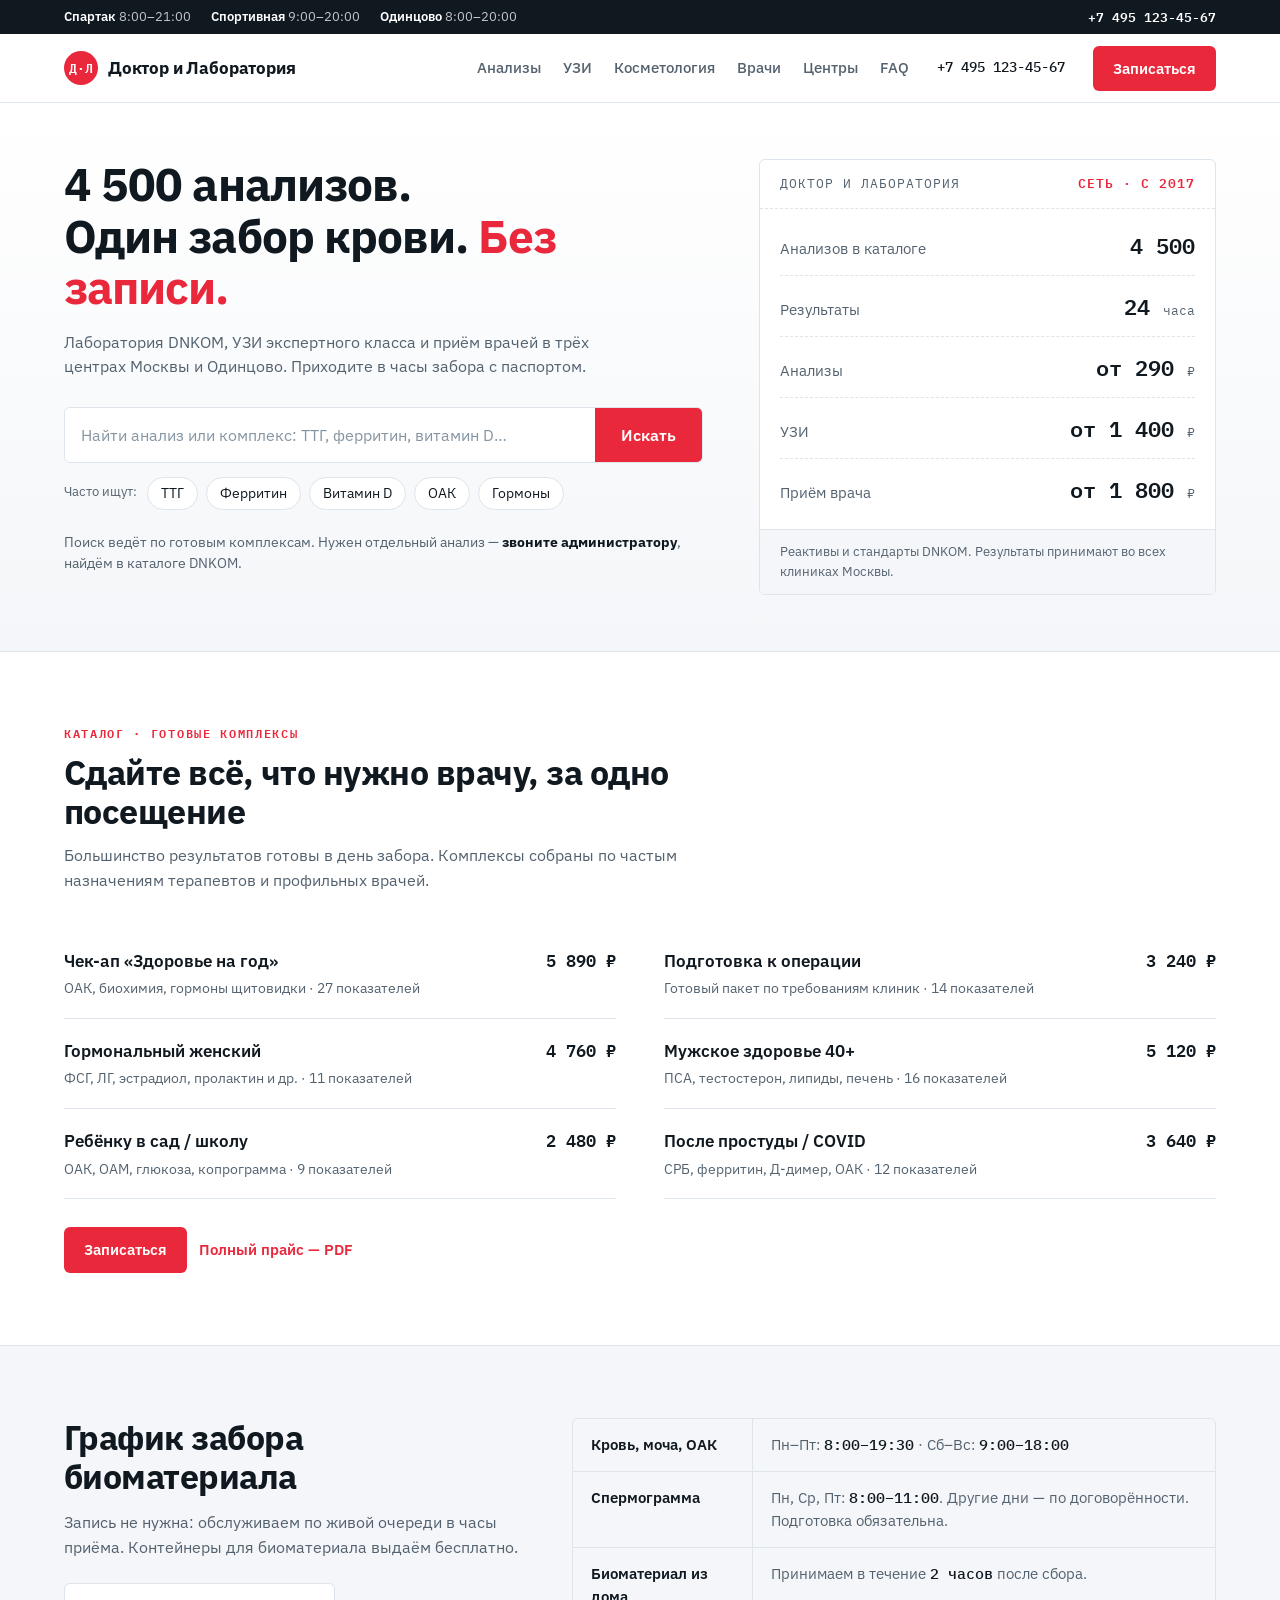
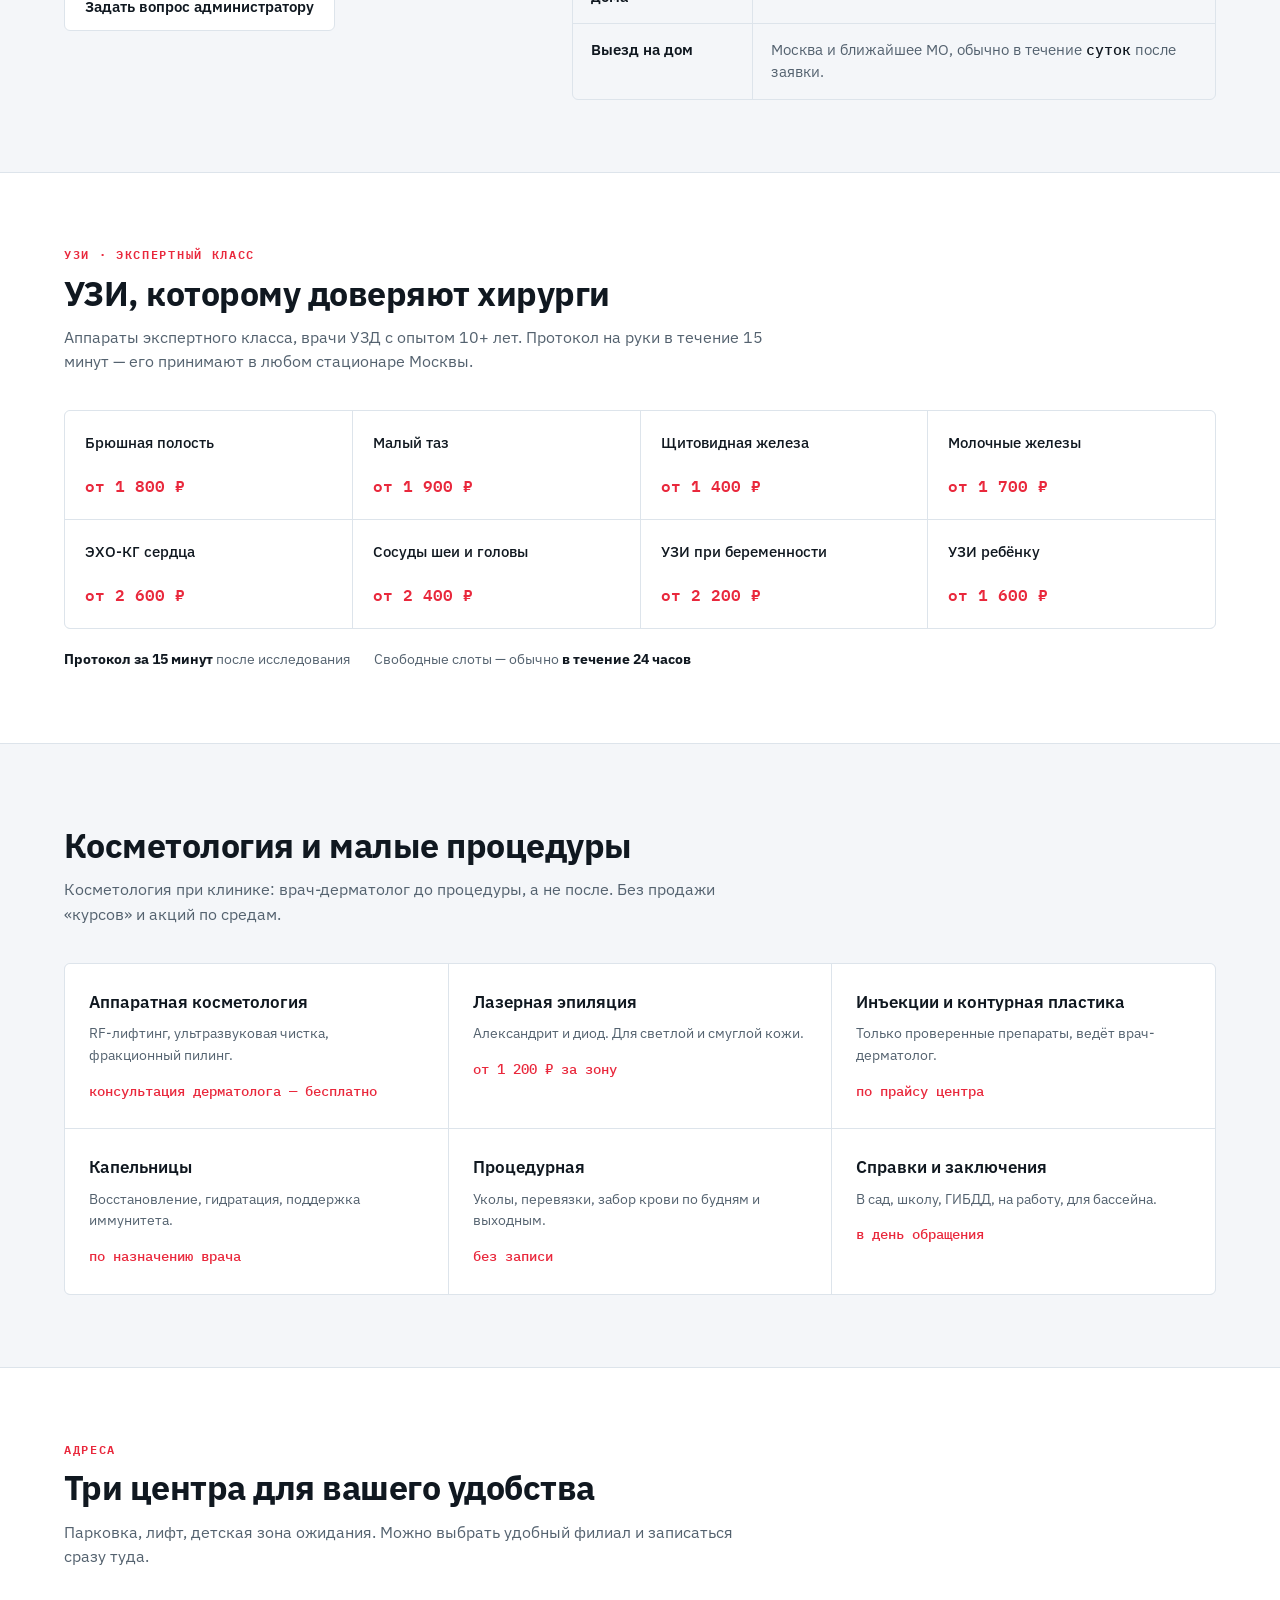
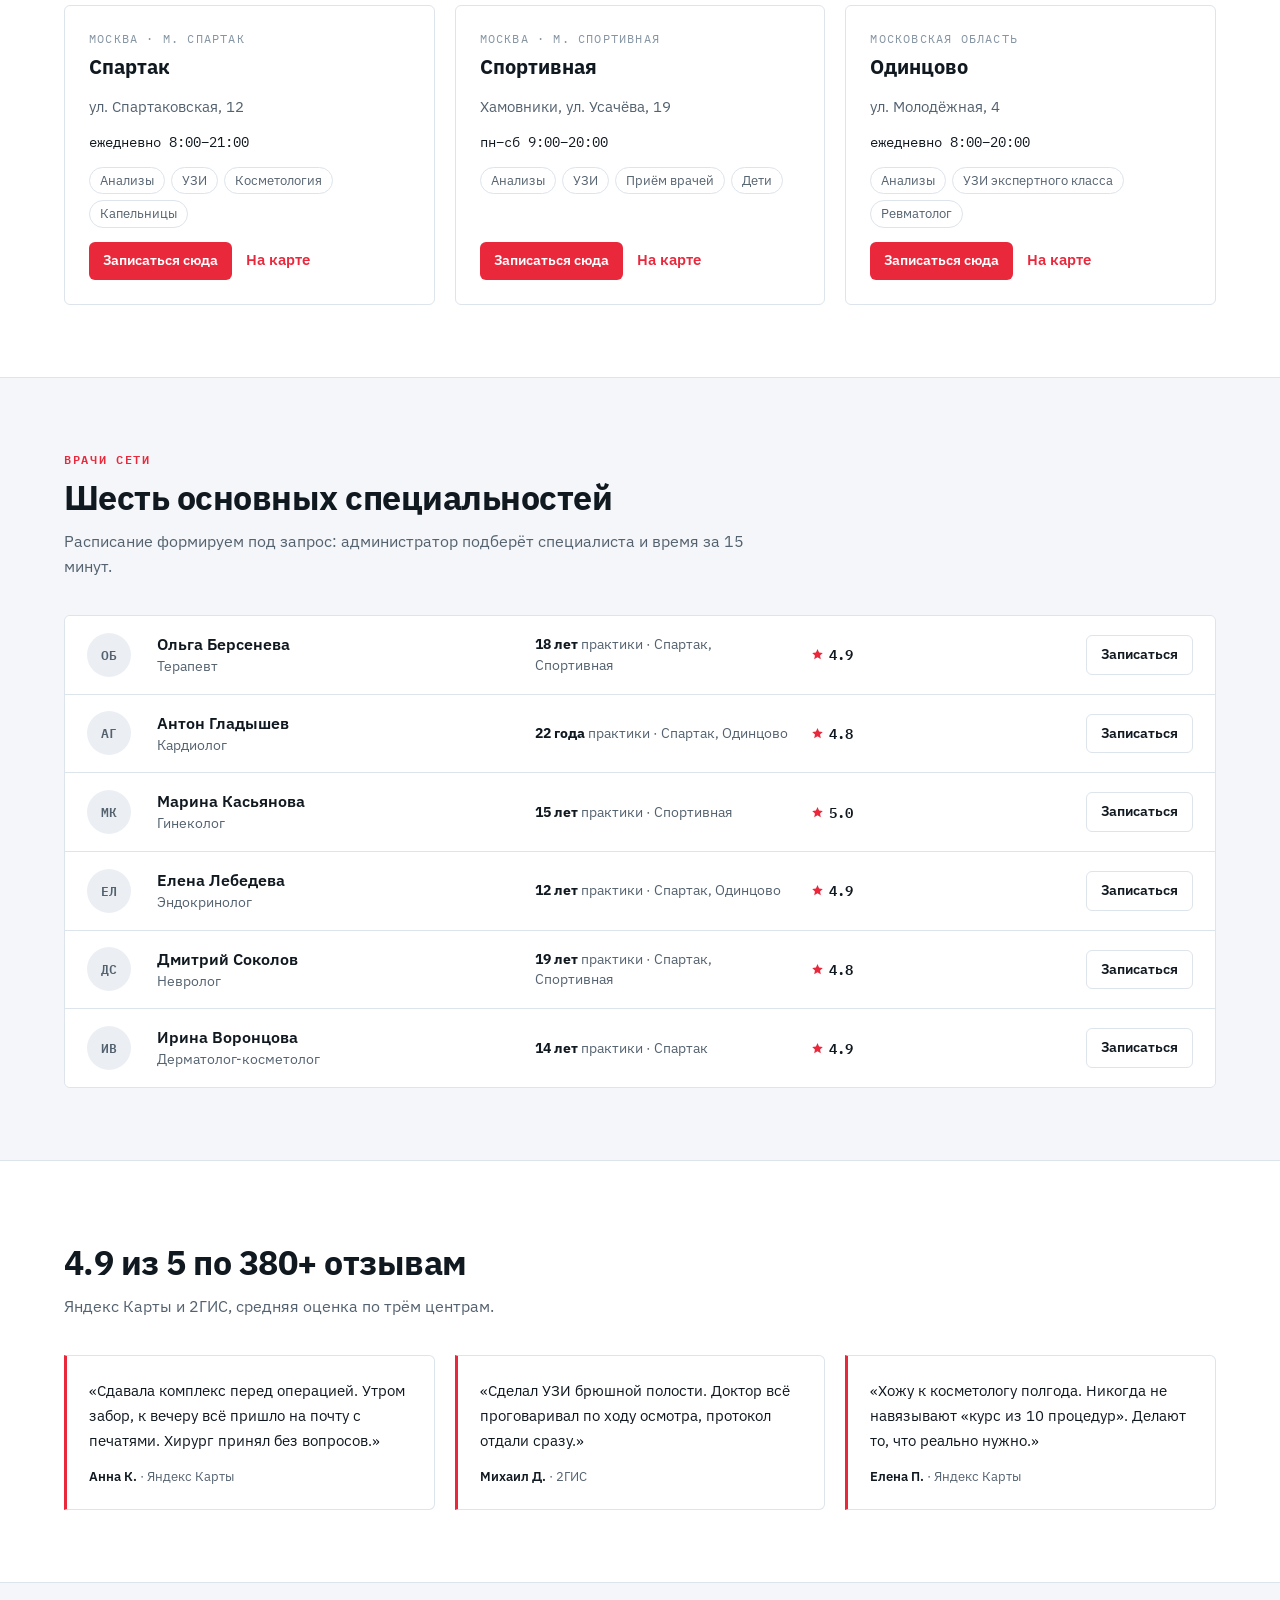
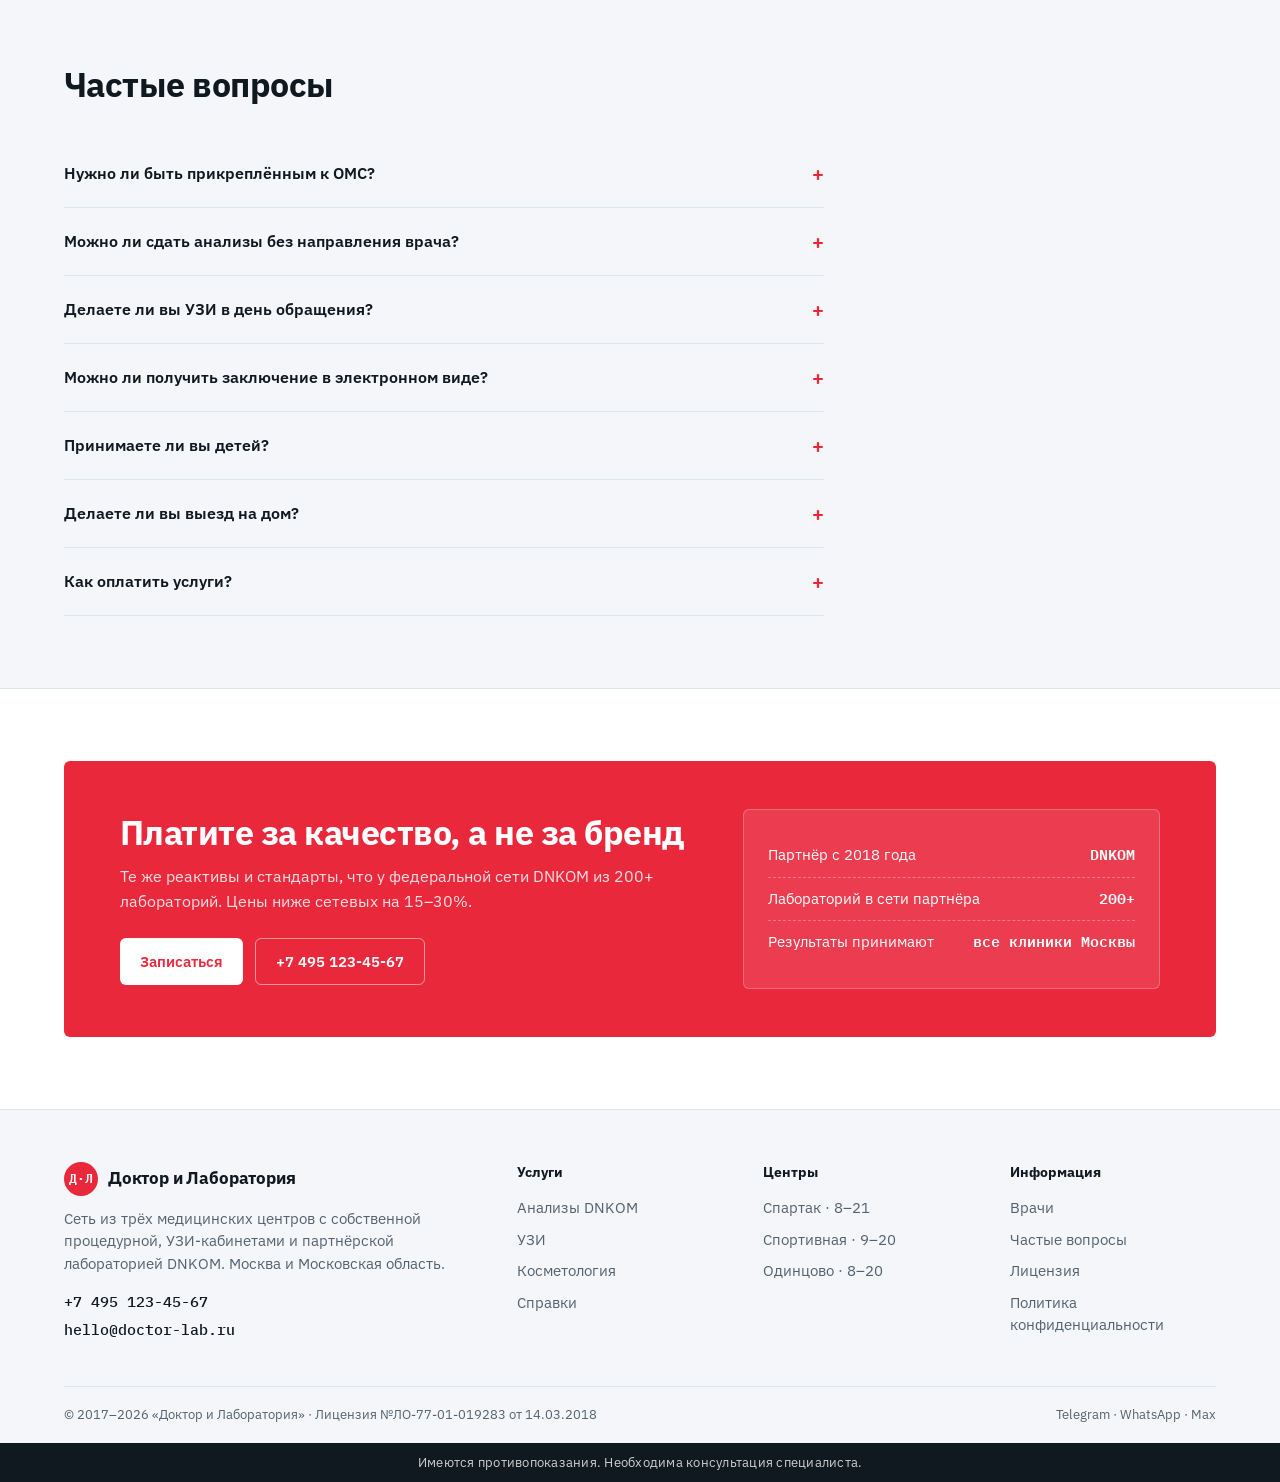
==== 01-lab/index.html @ ca4c8f2b "Add 5 homepage design variants for client preview Co-Authored-By: Claude Fable 5 <noreply@anthropic." ====
<!doctype html>
<html lang="ru">
<head>
<meta charset="utf-8">
<meta name="viewport" content="width=device-width, initial-scale=1">
<title>Доктор и Лаборатория — 4 500 анализов, УЗИ, врачи. Вариант «Лаборатория»</title>
<meta name="description" content="Лабораторная диагностика DNKOM, УЗИ экспертного класса и приём врачей. 3 центра в Москве и Одинцово.">
<link rel="preconnect" href="https://fonts.googleapis.com">
<link rel="preconnect" href="https://fonts.gstatic.com" crossorigin>
<link rel="stylesheet" href="https://fonts.googleapis.com/css2?family=IBM+Plex+Sans:wght@400;500;600;700&family=IBM+Plex+Mono:wght@400;500;600&display=swap">
<style>
/* ============ Вариант 01 «Лаборатория» · клиническая строгость ============
   Палитра: белый / холодный серый / чернильный / красный логотипа.
   Радиус: единый 6px. Тени: нет, только 1px границы. Motion: hover-only. */
:root{
  --bg:#FFFFFF;
  --surface:#F4F6F9;
  --surface-2:#EBEFF4;
  --ink:#101820;
  --muted:#54626F;
  --muted-2:#8595A3;
  --border:#DDE4EB;
  --red:#E9283C;
  --red-dark:#C81F30;
  --red-tint:#FDEEF0;
  --font:"IBM Plex Sans",system-ui,sans-serif;
  --mono:"IBM Plex Mono",ui-monospace,monospace;
  --r:6px;
}
*{margin:0;padding:0;box-sizing:border-box}
html{scroll-behavior:smooth}
@media (prefers-reduced-motion:reduce){html{scroll-behavior:auto}*{transition:none!important}}
body{font-family:var(--font);background:var(--bg);color:var(--ink);line-height:1.55;font-size:16px}
img{max-width:100%;display:block}
a{color:inherit;text-decoration:none}
button{font:inherit;border:0;background:none;cursor:pointer;color:inherit}
.container{max-width:1200px;margin:0 auto;padding:0 24px}
.mono{font-family:var(--mono)}

/* ---------- служебная полоса ---------- */
.topbar{background:var(--ink);color:#fff;font-size:13px}
.topbar .container{display:flex;justify-content:space-between;gap:16px;padding-top:7px;padding-bottom:7px;flex-wrap:wrap}
.topbar__centers{display:flex;gap:20px;flex-wrap:wrap;color:rgba(255,255,255,.75)}
.topbar__centers b{color:#fff;font-weight:600}
.topbar a{color:#fff;font-weight:600}

/* ---------- шапка ---------- */
.header{position:sticky;top:0;z-index:50;background:var(--bg);border-bottom:1px solid var(--border)}
.header .container{display:flex;align-items:center;gap:28px;height:68px}
.brand{display:flex;align-items:center;gap:10px;font-weight:700;font-size:17px;letter-spacing:-.01em}
.brand__mark{width:34px;height:34px;border-radius:50%;background:var(--red);color:#fff;display:grid;place-items:center;font-family:var(--mono);font-size:13px;font-weight:600}
.nav{display:flex;gap:22px;font-size:14.5px;font-weight:500;color:var(--muted);margin-left:auto}
.nav a:hover{color:var(--ink)}
.header__phone{font-family:var(--mono);font-size:14px;font-weight:500;white-space:nowrap}
.btn{display:inline-flex;align-items:center;justify-content:center;gap:8px;border-radius:var(--r);font-weight:600;font-size:15px;padding:11px 20px;transition:background .15s,color .15s,border-color .15s}
.btn--red{background:var(--red);color:#fff}
.btn--red:hover{background:var(--red-dark)}
.btn--line{border:1px solid var(--border);color:var(--ink);background:var(--bg)}
.btn--line:hover{border-color:var(--ink)}
.btn--sm{padding:8px 14px;font-size:14px}
@media(max-width:980px){.nav{display:none}.header__phone{display:none}}

/* ---------- hero ---------- */
.hero{border-bottom:1px solid var(--border);background:linear-gradient(180deg,var(--bg),var(--surface))}
.hero .container{display:grid;grid-template-columns:7fr 5fr;gap:56px;padding-top:56px;padding-bottom:56px;align-items:start}
.hero h1{font-size:clamp(30px,4vw,46px);line-height:1.12;letter-spacing:-.02em;font-weight:700}
.hero h1 em{font-style:normal;color:var(--red)}
.hero__lead{margin-top:16px;color:var(--muted);max-width:34rem}
.search{margin-top:28px;display:flex;border:1px solid var(--border);border-radius:var(--r);overflow:hidden;background:#fff}
.search:focus-within{border-color:var(--red);box-shadow:0 0 0 3px rgba(233,40,60,.12)}
.search input{flex:1;border:0;padding:15px 16px;font:inherit;font-size:15.5px;color:var(--ink);outline:none;min-width:0}
.search input::placeholder{color:var(--muted-2)}
.search button{background:var(--red);color:#fff;font-weight:600;padding:0 26px;transition:background .15s}
.search button:hover{background:var(--red-dark)}
.chips{margin-top:14px;display:flex;gap:8px;flex-wrap:wrap}
.chips span{font-size:13px;color:var(--muted);margin-right:2px;padding-top:5px}
.chip{border:1px solid var(--border);background:#fff;border-radius:999px;padding:5px 13px;font-size:13.5px;color:var(--ink);transition:border-color .15s,background .15s}
.chip:hover{border-color:var(--red);color:var(--red)}
.hero__note{margin-top:22px;font-size:13.5px;color:var(--muted)}
.hero__note b{color:var(--ink)}

/* «лабораторный бланк» — сигнатурная панель с цифрами */
.sheet{background:#fff;border:1px solid var(--border);border-radius:var(--r);overflow:hidden}
.sheet__head{display:flex;justify-content:space-between;align-items:center;padding:14px 20px;border-bottom:1px dashed var(--border);font-family:var(--mono);font-size:12.5px;color:var(--muted);text-transform:uppercase;letter-spacing:.08em}
.sheet__head b{color:var(--red);font-weight:600}
.sheet__rows{padding:6px 20px 10px}
.sheet__row{display:flex;justify-content:space-between;align-items:baseline;gap:16px;padding:13px 0;border-bottom:1px dashed var(--border)}
.sheet__row:last-child{border-bottom:0}
.sheet__label{font-size:14.5px;color:var(--muted)}
.sheet__val{font-family:var(--mono);font-size:22px;font-weight:600;white-space:nowrap}
.sheet__val small{font-size:13px;font-weight:400;color:var(--muted)}
.sheet__foot{background:var(--surface);border-top:1px solid var(--border);padding:12px 20px;font-size:13px;color:var(--muted)}
@media(max-width:900px){.hero .container{grid-template-columns:1fr;gap:36px}}

/* ---------- секции ---------- */
.section{padding:72px 0}
.section--alt{background:var(--surface);border-top:1px solid var(--border);border-bottom:1px solid var(--border)}
.eyebrow{font-family:var(--mono);font-size:12px;text-transform:uppercase;letter-spacing:.14em;color:var(--red);font-weight:600}
.h2{font-size:clamp(24px,3vw,34px);line-height:1.15;letter-spacing:-.015em;font-weight:700}
.section__head{max-width:44rem;margin-bottom:36px}
.section__head .h2{margin-top:10px}
.section__head p{margin-top:12px;color:var(--muted)}

/* каталог комплексов: 2 колонки строк */
.catalog{display:grid;grid-template-columns:1fr 1fr;gap:0 48px}
.cat-item{display:flex;justify-content:space-between;gap:20px;align-items:baseline;padding:18px 0;border-bottom:1px solid var(--border)}
.cat-item__name{font-weight:600;font-size:16.5px}
.cat-item__desc{margin-top:4px;font-size:14px;color:var(--muted)}
.cat-item__price{font-family:var(--mono);font-size:17px;font-weight:600;white-space:nowrap}
.cat-item.is-hidden{display:none}
.catalog__empty{display:none;padding:28px;border:1px dashed var(--border);border-radius:var(--r);color:var(--muted);grid-column:1/-1;text-align:center}
.catalog__empty a{color:var(--red);font-weight:600}
.catalog__empty.is-visible{display:block}
.catalog-actions{margin-top:28px;display:flex;gap:12px;flex-wrap:wrap;align-items:center}
.link-red{color:var(--red);font-weight:600;font-size:14.5px}
.link-red:hover{color:var(--red-dark)}
@media(max-width:820px){.catalog{grid-template-columns:1fr}}

/* УЗИ прайс-сетка */
.uzi-grid{display:grid;grid-template-columns:repeat(4,1fr);border:1px solid var(--border);border-radius:var(--r);overflow:hidden;background:var(--border);gap:1px}
.uzi-cell{background:#fff;padding:20px;display:flex;flex-direction:column;gap:8px;min-height:108px;justify-content:space-between}
.uzi-cell__name{font-size:15px;font-weight:500}
.uzi-cell__price{font-family:var(--mono);font-size:16px;font-weight:600;color:var(--red)}
.uzi-note{margin-top:20px;display:flex;gap:24px;flex-wrap:wrap;font-size:14px;color:var(--muted)}
.uzi-note b{color:var(--ink)}
@media(max-width:900px){.uzi-grid{grid-template-columns:repeat(2,1fr)}}

/* график забора — расписание-таблица */
.schedule{display:grid;grid-template-columns:5fr 7fr;gap:48px;align-items:start}
.schedule-table{border:1px solid var(--border);border-radius:var(--r);overflow:hidden}
.schedule-table__row{display:grid;grid-template-columns:180px 1fr;border-bottom:1px solid var(--border)}
.schedule-table__row:last-child{border-bottom:0}
.schedule-table__row:nth-child(odd){background:var(--surface)}
.schedule-table__label{padding:15px 18px;font-weight:600;font-size:14.5px;border-right:1px solid var(--border)}
.schedule-table__val{padding:15px 18px;font-size:14.5px;color:var(--muted)}
.schedule-table__val b{color:var(--ink);font-family:var(--mono);font-weight:500}
@media(max-width:900px){.schedule{grid-template-columns:1fr}.schedule-table__row{grid-template-columns:1fr}.schedule-table__label{border-right:0;border-bottom:1px dashed var(--border);padding-bottom:8px}.schedule-table__val{padding-top:8px}}

/* направления-строка (косметология и прочее) */
.dir-grid{display:grid;grid-template-columns:repeat(3,1fr);gap:1px;background:var(--border);border:1px solid var(--border);border-radius:var(--r);overflow:hidden}
.dir{background:#fff;padding:26px 24px}
.dir__title{font-weight:600;font-size:16.5px}
.dir__desc{margin-top:8px;font-size:14px;color:var(--muted)}
.dir__price{margin-top:14px;font-family:var(--mono);font-size:14px;color:var(--red);font-weight:500}
@media(max-width:820px){.dir-grid{grid-template-columns:1fr}}

/* центры */
.centers-grid{display:grid;grid-template-columns:repeat(3,1fr);gap:20px}
.center{border:1px solid var(--border);border-radius:var(--r);background:#fff;padding:24px;display:flex;flex-direction:column;gap:14px}
.center__city{font-family:var(--mono);font-size:12px;text-transform:uppercase;letter-spacing:.1em;color:var(--muted-2)}
.center__name{font-size:20px;font-weight:700;margin-top:2px}
.center__addr{font-size:14.5px;color:var(--muted)}
.center__hours{font-family:var(--mono);font-size:13.5px}
.center__tags{display:flex;flex-wrap:wrap;gap:6px}
.center__tags span{font-size:12.5px;border:1px solid var(--border);border-radius:999px;padding:3px 10px;color:var(--muted)}
.center__foot{margin-top:auto;display:flex;gap:14px;align-items:center}
@media(max-width:900px){.centers-grid{grid-template-columns:1fr}}

/* врачи — компактный список-реестр */
.docs-list{border:1px solid var(--border);border-radius:var(--r);overflow:hidden}
.doc-row{display:grid;grid-template-columns:52px 1.4fr 1fr 1fr auto;gap:18px;align-items:center;background:#fff;padding:16px 22px;border-bottom:1px solid var(--border)}
.doc-row:last-child{border-bottom:0}
.doc-row__ava{width:44px;height:44px;border-radius:50%;background:var(--surface-2);display:grid;place-items:center;font-family:var(--mono);font-size:13px;font-weight:600;color:var(--muted)}
.doc-row__name{font-weight:600;font-size:15.5px}
.doc-row__spec{font-size:14px;color:var(--muted)}
.doc-row__meta{font-size:13.5px;color:var(--muted)}
.doc-row__meta b{color:var(--ink)}
.doc-row__rating{font-family:var(--mono);font-size:13.5px;font-weight:600;display:inline-flex;align-items:center;gap:5px}
.doc-row__rating svg{width:13px;height:13px;fill:var(--red)}
@media(max-width:900px){.doc-row{grid-template-columns:52px 1fr auto}.doc-row__meta{display:none}}

/* отзывы */
.reviews{display:grid;grid-template-columns:repeat(3,1fr);gap:20px}
.review{border-left:3px solid var(--red);background:#fff;border-top:1px solid var(--border);border-right:1px solid var(--border);border-bottom:1px solid var(--border);border-radius:0 var(--r) var(--r) 0;padding:22px}
.review q{quotes:"«" "»";font-size:15px;line-height:1.6}
.review figcaption{margin-top:14px;font-size:13px;color:var(--muted)}
.review figcaption b{color:var(--ink);font-weight:600}
@media(max-width:900px){.reviews{grid-template-columns:1fr}}

/* FAQ */
.faq{max-width:760px}
.faq-item{border-bottom:1px solid var(--border)}
.faq-item summary{list-style:none;cursor:pointer;display:flex;justify-content:space-between;gap:16px;align-items:center;padding:18px 0;font-weight:600;font-size:16px}
.faq-item summary::-webkit-details-marker{display:none}
.faq-item summary::after{content:"+";font-family:var(--mono);font-size:20px;color:var(--red);transition:transform .15s}
.faq-item[open] summary::after{transform:rotate(45deg)}
.faq-item p{padding:0 0 18px;color:var(--muted);max-width:60ch}

/* финальный красный блок */
.cta{background:var(--red);color:#fff;border-radius:var(--r)}
.cta__inner{display:grid;grid-template-columns:1.4fr 1fr;gap:40px;align-items:center;padding:48px 56px}
.cta h2{font-size:clamp(24px,3vw,34px);line-height:1.15;letter-spacing:-.015em}
.cta p{margin-top:12px;color:rgba(255,255,255,.85)}
.cta__panel{background:rgba(255,255,255,.1);border:1px solid rgba(255,255,255,.25);border-radius:var(--r);padding:24px}
.cta__panel-row{display:flex;justify-content:space-between;padding:10px 0;border-bottom:1px dashed rgba(255,255,255,.3);font-size:14.5px}
.cta__panel-row:last-of-type{border-bottom:0}
.cta__panel-row b{font-family:var(--mono);font-weight:600}
.btn--white{background:#fff;color:var(--red)}
.btn--white:hover{background:#F6E9EA}
.cta__actions{margin-top:24px;display:flex;gap:12px;flex-wrap:wrap}
.cta .btn--line{border-color:rgba(255,255,255,.5);color:#fff;background:transparent}
.cta .btn--line:hover{border-color:#fff}
@media(max-width:900px){.cta__inner{grid-template-columns:1fr;padding:36px 28px}}

/* футер */
.footer{border-top:1px solid var(--border);background:var(--surface);padding:52px 0 0;font-size:14.5px}
.footer__grid{display:grid;grid-template-columns:2fr 1fr 1fr 1fr;gap:40px}
.footer__col-title{font-weight:700;font-size:14px;margin-bottom:14px}
.footer__col ul{list-style:none;display:grid;gap:9px}
.footer__col a{color:var(--muted)}
.footer__col a:hover{color:var(--ink)}
.footer__about{color:var(--muted);margin-top:12px;max-width:30rem}
.footer__contacts{margin-top:16px;display:grid;gap:6px}
.footer__contacts a{font-family:var(--mono);font-weight:500}
.footer__bottom{margin-top:44px;border-top:1px solid var(--border);padding:18px 0;display:flex;justify-content:space-between;gap:12px;flex-wrap:wrap;font-size:13px;color:var(--muted)}
.disclaimer{background:var(--ink);color:rgba(255,255,255,.8);text-align:center;font-size:12.5px;padding:10px 24px;letter-spacing:.02em}
@media(max-width:900px){.footer__grid{grid-template-columns:1fr 1fr}}

/* модалка записи */
.modal{position:fixed;inset:0;z-index:100;display:none;place-items:center;padding:20px}
.modal.is-open{display:grid}
.modal__backdrop{position:absolute;inset:0;background:rgba(16,24,32,.55)}
.modal__card{position:relative;width:min(520px,100%);background:#fff;border-radius:var(--r);border:1px solid var(--border);padding:36px}
.modal__close{position:absolute;top:12px;right:14px;font-size:24px;color:var(--muted);width:34px;height:34px}
.modal__card h2{font-size:26px;letter-spacing:-.015em;margin:8px 0 8px}
.modal__card>p{color:var(--muted);font-size:14.5px;margin-bottom:20px}
.modal__form{display:grid;gap:14px}
.modal__form label{display:grid;gap:6px;font-size:13.5px;color:var(--muted)}
.modal__form input,.modal__form select{height:46px;border:1px solid var(--border);border-radius:var(--r);padding:0 13px;font:inherit;font-size:15px;color:var(--ink);background:#fff}
.modal__form input:focus,.modal__form select:focus{outline:none;border-color:var(--red);box-shadow:0 0 0 3px rgba(233,40,60,.12)}
.modal__form small{color:var(--muted-2);font-size:12px;line-height:1.45}
</style>
</head>
<body>

<div class="topbar">
  <div class="container">
    <div class="topbar__centers">
      <span><b>Спартак</b> 8:00–21:00</span>
      <span><b>Спортивная</b> 9:00–20:00</span>
      <span><b>Одинцово</b> 8:00–20:00</span>
    </div>
    <a href="tel:+74951234567" class="mono">+7 495 123-45-67</a>
  </div>
</div>

<header class="header">
  <div class="container">
    <a href="#top" class="brand" id="top">
      <span class="brand__mark">Д·Л</span>
      Доктор и Лаборатория
    </a>
    <nav class="nav" aria-label="Главное меню">
      <a href="#lab">Анализы</a>
      <a href="#uzi">УЗИ</a>
      <a href="#directions">Косметология</a>
      <a href="#doctors">Врачи</a>
      <a href="#centers">Центры</a>
      <a href="#faq">FAQ</a>
    </nav>
    <a href="tel:+74951234567" class="header__phone">+7 495 123-45-67</a>
    <button class="btn btn--red" type="button" data-book>Записаться</button>
  </div>
</header>

<!-- HERO: поиск + лабораторный бланк -->
<section class="hero">
  <div class="container">
    <div>
      <h1>4 500 анализов.<br>Один забор крови. <em>Без записи.</em></h1>
      <p class="hero__lead">Лаборатория DNKOM, УЗИ экспертного класса и приём врачей в трёх центрах Москвы и Одинцово. Приходите в часы забора с паспортом.</p>

      <form class="search" role="search" data-search-form>
        <input type="search" placeholder="Найти анализ или комплекс: ТТГ, ферритин, витамин D…" aria-label="Поиск анализа" data-search-input>
        <button type="submit">Искать</button>
      </form>
      <div class="chips">
        <span>Часто ищут:</span>
        <button class="chip" type="button" data-chip>ТТГ</button>
        <button class="chip" type="button" data-chip>Ферритин</button>
        <button class="chip" type="button" data-chip>Витамин D</button>
        <button class="chip" type="button" data-chip>ОАК</button>
        <button class="chip" type="button" data-chip>Гормоны</button>
      </div>
      <p class="hero__note">Поиск ведёт по готовым комплексам. Нужен отдельный анализ — <b>звоните администратору</b>, найдём в каталоге DNKOM.</p>
    </div>

    <aside class="sheet" aria-label="Ключевые цифры сети">
      <div class="sheet__head"><span>Доктор и Лаборатория</span><b>сеть · с 2017</b></div>
      <div class="sheet__rows">
        <div class="sheet__row"><span class="sheet__label">Анализов в каталоге</span><span class="sheet__val">4 500</span></div>
        <div class="sheet__row"><span class="sheet__label">Результаты</span><span class="sheet__val">24 <small>часа</small></span></div>
        <div class="sheet__row"><span class="sheet__label">Анализы</span><span class="sheet__val">от 290 <small>₽</small></span></div>
        <div class="sheet__row"><span class="sheet__label">УЗИ</span><span class="sheet__val">от 1 400 <small>₽</small></span></div>
        <div class="sheet__row"><span class="sheet__label">Приём врача</span><span class="sheet__val">от 1 800 <small>₽</small></span></div>
      </div>
      <div class="sheet__foot">Реактивы и стандарты DNKOM. Результаты принимают во всех клиниках Москвы.</div>
    </aside>
  </div>
</section>

<!-- КОМПЛЕКСЫ: каталог -->
<section class="section" id="lab">
  <div class="container">
    <div class="section__head">
      <div class="eyebrow">Каталог · готовые комплексы</div>
      <h2 class="h2">Сдайте всё, что нужно врачу, за одно посещение</h2>
      <p>Большинство результатов готовы в день забора. Комплексы собраны по частым назначениям терапевтов и профильных врачей.</p>
    </div>

    <div class="catalog" data-catalog>
      <div class="cat-item" data-tags="чек-ап здоровье оак биохимия гормоны щитовидка ттг">
        <div>
          <div class="cat-item__name">Чек-ап «Здоровье на год»</div>
          <div class="cat-item__desc">ОАК, биохимия, гормоны щитовидки · 27 показателей</div>
        </div>
        <div class="cat-item__price">5 890 ₽</div>
      </div>
      <div class="cat-item" data-tags="операция хирургия подготовка">
        <div>
          <div class="cat-item__name">Подготовка к операции</div>
          <div class="cat-item__desc">Готовый пакет по требованиям клиник · 14 показателей</div>
        </div>
        <div class="cat-item__price">3 240 ₽</div>
      </div>
      <div class="cat-item" data-tags="гормоны женский фсг лг эстрадиол пролактин">
        <div>
          <div class="cat-item__name">Гормональный женский</div>
          <div class="cat-item__desc">ФСГ, ЛГ, эстрадиол, пролактин и др. · 11 показателей</div>
        </div>
        <div class="cat-item__price">4 760 ₽</div>
      </div>
      <div class="cat-item" data-tags="мужское пса тестостерон липиды печень">
        <div>
          <div class="cat-item__name">Мужское здоровье 40+</div>
          <div class="cat-item__desc">ПСА, тестостерон, липиды, печень · 16 показателей</div>
        </div>
        <div class="cat-item__price">5 120 ₽</div>
      </div>
      <div class="cat-item" data-tags="ребёнок дети сад школа оак оам глюкоза копрограмма справка">
        <div>
          <div class="cat-item__name">Ребёнку в сад / школу</div>
          <div class="cat-item__desc">ОАК, ОАМ, глюкоза, копрограмма · 9 показателей</div>
        </div>
        <div class="cat-item__price">2 480 ₽</div>
      </div>
      <div class="cat-item" data-tags="простуда ковид covid срб ферритин д-димер оак восстановление">
        <div>
          <div class="cat-item__name">После простуды / COVID</div>
          <div class="cat-item__desc">СРБ, ферритин, Д-димер, ОАК · 12 показателей</div>
        </div>
        <div class="cat-item__price">3 640 ₽</div>
      </div>
      <div class="catalog__empty" data-catalog-empty>
        По запросу «<span data-query></span>» комплекс не нашёлся. Отдельные анализы ищет администратор по каталогу DNKOM: <a href="tel:+74951234567">+7 495 123-45-67</a>
      </div>
    </div>

    <div class="catalog-actions">
      <button class="btn btn--red" type="button" data-book>Записаться</button>
      <a class="link-red" href="#">Полный прайс — PDF</a>
    </div>
  </div>
</section>

<!-- ГРАФИК ЗАБОРА -->
<section class="section section--alt">
  <div class="container schedule">
    <div>
      <h2 class="h2">График забора биоматериала</h2>
      <p style="margin-top:14px;color:var(--muted)">Запись не нужна: обслуживаем по живой очереди в часы приёма. Контейнеры для биоматериала выдаём бесплатно.</p>
      <div style="margin-top:24px"><button class="btn btn--line" type="button" data-book>Задать вопрос администратору</button></div>
    </div>
    <div class="schedule-table">
      <div class="schedule-table__row">
        <div class="schedule-table__label">Кровь, моча, ОАК</div>
        <div class="schedule-table__val">Пн–Пт: <b>8:00–19:30</b> · Сб–Вс: <b>9:00–18:00</b></div>
      </div>
      <div class="schedule-table__row">
        <div class="schedule-table__label">Спермограмма</div>
        <div class="schedule-table__val">Пн, Ср, Пт: <b>8:00–11:00</b>. Другие дни — по договорённости. Подготовка обязательна.</div>
      </div>
      <div class="schedule-table__row">
        <div class="schedule-table__label">Биоматериал из дома</div>
        <div class="schedule-table__val">Принимаем в течение <b>2 часов</b> после сбора.</div>
      </div>
      <div class="schedule-table__row">
        <div class="schedule-table__label">Выезд на дом</div>
        <div class="schedule-table__val">Москва и ближайшее МО, обычно в течение <b>суток</b> после заявки.</div>
      </div>
    </div>
  </div>
</section>

<!-- УЗИ -->
<section class="section" id="uzi">
  <div class="container">
    <div class="section__head">
      <div class="eyebrow">УЗИ · экспертный класс</div>
      <h2 class="h2">УЗИ, которому доверяют хирурги</h2>
      <p>Аппараты экспертного класса, врачи УЗД с опытом 10+ лет. Протокол на руки в течение 15 минут — его принимают в любом стационаре Москвы.</p>
    </div>
    <div class="uzi-grid">
      <div class="uzi-cell"><span class="uzi-cell__name">Брюшная полость</span><span class="uzi-cell__price">от 1 800 ₽</span></div>
      <div class="uzi-cell"><span class="uzi-cell__name">Малый таз</span><span class="uzi-cell__price">от 1 900 ₽</span></div>
      <div class="uzi-cell"><span class="uzi-cell__name">Щитовидная железа</span><span class="uzi-cell__price">от 1 400 ₽</span></div>
      <div class="uzi-cell"><span class="uzi-cell__name">Молочные железы</span><span class="uzi-cell__price">от 1 700 ₽</span></div>
      <div class="uzi-cell"><span class="uzi-cell__name">ЭХО-КГ сердца</span><span class="uzi-cell__price">от 2 600 ₽</span></div>
      <div class="uzi-cell"><span class="uzi-cell__name">Сосуды шеи и головы</span><span class="uzi-cell__price">от 2 400 ₽</span></div>
      <div class="uzi-cell"><span class="uzi-cell__name">УЗИ при беременности</span><span class="uzi-cell__price">от 2 200 ₽</span></div>
      <div class="uzi-cell"><span class="uzi-cell__name">УЗИ ребёнку</span><span class="uzi-cell__price">от 1 600 ₽</span></div>
    </div>
    <div class="uzi-note">
      <span><b>Протокол за 15 минут</b> после исследования</span>
      <span>Свободные слоты — обычно <b>в течение 24 часов</b></span>
    </div>
  </div>
</section>

<!-- КОСМЕТОЛОГИЯ И ПРОЧЕЕ -->
<section class="section section--alt" id="directions">
  <div class="container">
    <div class="section__head">
      <h2 class="h2">Косметология и малые процедуры</h2>
      <p>Косметология при клинике: врач-дерматолог до процедуры, а не после. Без продажи «курсов» и акций по средам.</p>
    </div>
    <div class="dir-grid">
      <div class="dir">
        <div class="dir__title">Аппаратная косметология</div>
        <div class="dir__desc">RF-лифтинг, ультразвуковая чистка, фракционный пилинг.</div>
        <div class="dir__price">консультация дерматолога — бесплатно</div>
      </div>
      <div class="dir">
        <div class="dir__title">Лазерная эпиляция</div>
        <div class="dir__desc">Александрит и диод. Для светлой и смуглой кожи.</div>
        <div class="dir__price">от 1 200 ₽ за зону</div>
      </div>
      <div class="dir">
        <div class="dir__title">Инъекции и контурная пластика</div>
        <div class="dir__desc">Только проверенные препараты, ведёт врач-дерматолог.</div>
        <div class="dir__price">по прайсу центра</div>
      </div>
      <div class="dir">
        <div class="dir__title">Капельницы</div>
        <div class="dir__desc">Восстановление, гидратация, поддержка иммунитета.</div>
        <div class="dir__price">по назначению врача</div>
      </div>
      <div class="dir">
        <div class="dir__title">Процедурная</div>
        <div class="dir__desc">Уколы, перевязки, забор крови по будням и выходным.</div>
        <div class="dir__price">без записи</div>
      </div>
      <div class="dir">
        <div class="dir__title">Справки и заключения</div>
        <div class="dir__desc">В сад, школу, ГИБДД, на работу, для бассейна.</div>
        <div class="dir__price">в день обращения</div>
      </div>
    </div>
  </div>
</section>

<!-- ЦЕНТРЫ -->
<section class="section" id="centers">
  <div class="container">
    <div class="section__head">
      <div class="eyebrow">Адреса</div>
      <h2 class="h2">Три центра для вашего удобства</h2>
      <p>Парковка, лифт, детская зона ожидания. Можно выбрать удобный филиал и записаться сразу туда.</p>
    </div>
    <div class="centers-grid">
      <article class="center">
        <div>
          <div class="center__city">Москва · м. Спартак</div>
          <div class="center__name">Спартак</div>
        </div>
        <div class="center__addr">ул. Спартаковская, 12</div>
        <div class="center__hours">ежедневно 8:00–21:00</div>
        <div class="center__tags"><span>Анализы</span><span>УЗИ</span><span>Косметология</span><span>Капельницы</span></div>
        <div class="center__foot">
          <button class="btn btn--red btn--sm" type="button" data-book>Записаться сюда</button>
          <a class="link-red" href="https://yandex.ru/maps/?text=Москва+ул+Спартаковская+12" target="_blank" rel="noopener">На карте</a>
        </div>
      </article>
      <article class="center">
        <div>
          <div class="center__city">Москва · м. Спортивная</div>
          <div class="center__name">Спортивная</div>
        </div>
        <div class="center__addr">Хамовники, ул. Усачёва, 19</div>
        <div class="center__hours">пн–сб 9:00–20:00</div>
        <div class="center__tags"><span>Анализы</span><span>УЗИ</span><span>Приём врачей</span><span>Дети</span></div>
        <div class="center__foot">
          <button class="btn btn--red btn--sm" type="button" data-book>Записаться сюда</button>
          <a class="link-red" href="https://yandex.ru/maps/?text=Москва+ул+Усачёва+19" target="_blank" rel="noopener">На карте</a>
        </div>
      </article>
      <article class="center">
        <div>
          <div class="center__city">Московская область</div>
          <div class="center__name">Одинцово</div>
        </div>
        <div class="center__addr">ул. Молодёжная, 4</div>
        <div class="center__hours">ежедневно 8:00–20:00</div>
        <div class="center__tags"><span>Анализы</span><span>УЗИ экспертного класса</span><span>Ревматолог</span></div>
        <div class="center__foot">
          <button class="btn btn--red btn--sm" type="button" data-book>Записаться сюда</button>
          <a class="link-red" href="https://yandex.ru/maps/?text=Одинцово+ул+Молодёжная+4" target="_blank" rel="noopener">На карте</a>
        </div>
      </article>
    </div>
  </div>
</section>

<!-- ВРАЧИ: реестр -->
<section class="section section--alt" id="doctors">
  <div class="container">
    <div class="section__head">
      <div class="eyebrow">Врачи сети</div>
      <h2 class="h2">Шесть основных специальностей</h2>
      <p>Расписание формируем под запрос: администратор подберёт специалиста и время за 15 минут.</p>
    </div>
    <div class="docs-list">
      <div class="doc-row">
        <span class="doc-row__ava" aria-hidden="true">ОБ</span>
        <div><div class="doc-row__name">Ольга Берсенева</div><div class="doc-row__spec">Терапевт</div></div>
        <div class="doc-row__meta"><b>18 лет</b> практики · Спартак, Спортивная</div>
        <span class="doc-row__rating"><svg viewBox="0 0 24 24"><path d="M12 2l2.9 6.3 6.9.8-5.1 4.7 1.4 6.8L12 17.3 5.9 20.6l1.4-6.8L2.2 9.1l6.9-.8z"/></svg>4.9</span>
        <button class="btn btn--line btn--sm" type="button" data-book>Записаться</button>
      </div>
      <div class="doc-row">
        <span class="doc-row__ava" aria-hidden="true">АГ</span>
        <div><div class="doc-row__name">Антон Гладышев</div><div class="doc-row__spec">Кардиолог</div></div>
        <div class="doc-row__meta"><b>22 года</b> практики · Спартак, Одинцово</div>
        <span class="doc-row__rating"><svg viewBox="0 0 24 24"><path d="M12 2l2.9 6.3 6.9.8-5.1 4.7 1.4 6.8L12 17.3 5.9 20.6l1.4-6.8L2.2 9.1l6.9-.8z"/></svg>4.8</span>
        <button class="btn btn--line btn--sm" type="button" data-book>Записаться</button>
      </div>
      <div class="doc-row">
        <span class="doc-row__ava" aria-hidden="true">МК</span>
        <div><div class="doc-row__name">Марина Касьянова</div><div class="doc-row__spec">Гинеколог</div></div>
        <div class="doc-row__meta"><b>15 лет</b> практики · Спортивная</div>
        <span class="doc-row__rating"><svg viewBox="0 0 24 24"><path d="M12 2l2.9 6.3 6.9.8-5.1 4.7 1.4 6.8L12 17.3 5.9 20.6l1.4-6.8L2.2 9.1l6.9-.8z"/></svg>5.0</span>
        <button class="btn btn--line btn--sm" type="button" data-book>Записаться</button>
      </div>
      <div class="doc-row">
        <span class="doc-row__ava" aria-hidden="true">ЕЛ</span>
        <div><div class="doc-row__name">Елена Лебедева</div><div class="doc-row__spec">Эндокринолог</div></div>
        <div class="doc-row__meta"><b>12 лет</b> практики · Спартак, Одинцово</div>
        <span class="doc-row__rating"><svg viewBox="0 0 24 24"><path d="M12 2l2.9 6.3 6.9.8-5.1 4.7 1.4 6.8L12 17.3 5.9 20.6l1.4-6.8L2.2 9.1l6.9-.8z"/></svg>4.9</span>
        <button class="btn btn--line btn--sm" type="button" data-book>Записаться</button>
      </div>
      <div class="doc-row">
        <span class="doc-row__ava" aria-hidden="true">ДС</span>
        <div><div class="doc-row__name">Дмитрий Соколов</div><div class="doc-row__spec">Невролог</div></div>
        <div class="doc-row__meta"><b>19 лет</b> практики · Спартак, Спортивная</div>
        <span class="doc-row__rating"><svg viewBox="0 0 24 24"><path d="M12 2l2.9 6.3 6.9.8-5.1 4.7 1.4 6.8L12 17.3 5.9 20.6l1.4-6.8L2.2 9.1l6.9-.8z"/></svg>4.8</span>
        <button class="btn btn--line btn--sm" type="button" data-book>Записаться</button>
      </div>
      <div class="doc-row">
        <span class="doc-row__ava" aria-hidden="true">ИВ</span>
        <div><div class="doc-row__name">Ирина Воронцова</div><div class="doc-row__spec">Дерматолог-косметолог</div></div>
        <div class="doc-row__meta"><b>14 лет</b> практики · Спартак</div>
        <span class="doc-row__rating"><svg viewBox="0 0 24 24"><path d="M12 2l2.9 6.3 6.9.8-5.1 4.7 1.4 6.8L12 17.3 5.9 20.6l1.4-6.8L2.2 9.1l6.9-.8z"/></svg>4.9</span>
        <button class="btn btn--line btn--sm" type="button" data-book>Записаться</button>
      </div>
    </div>
  </div>
</section>

<!-- ОТЗЫВЫ -->
<section class="section">
  <div class="container">
    <div class="section__head">
      <h2 class="h2">4.9 из 5 по 380+ отзывам</h2>
      <p>Яндекс Карты и 2ГИС, средняя оценка по трём центрам.</p>
    </div>
    <div class="reviews">
      <figure class="review">
        <q>Сдавала комплекс перед операцией. Утром забор, к вечеру всё пришло на почту с печатями. Хирург принял без вопросов.</q>
        <figcaption><b>Анна К.</b> · Яндекс Карты</figcaption>
      </figure>
      <figure class="review">
        <q>Сделал УЗИ брюшной полости. Доктор всё проговаривал по ходу осмотра, протокол отдали сразу.</q>
        <figcaption><b>Михаил Д.</b> · 2ГИС</figcaption>
      </figure>
      <figure class="review">
        <q>Хожу к косметологу полгода. Никогда не навязывают «курс из 10 процедур». Делают то, что реально нужно.</q>
        <figcaption><b>Елена П.</b> · Яндекс Карты</figcaption>
      </figure>
    </div>
  </div>
</section>

<!-- FAQ -->
<section class="section section--alt" id="faq">
  <div class="container">
    <div class="section__head">
      <h2 class="h2">Частые вопросы</h2>
    </div>
    <div class="faq">
      <details class="faq-item">
        <summary>Нужно ли быть прикреплённым к ОМС?</summary>
        <p>Нет. Мы — частная сеть медицинских центров и работаем по платным услугам и ДМС. Полис ОМС и прикрепление не требуются.</p>
      </details>
      <details class="faq-item">
        <summary>Можно ли сдать анализы без направления врача?</summary>
        <p>Да. На анализы запись не нужна — приходите в часы приёма биоматериала с паспортом. Если нужен подбор комплекса, администратор поможет выбрать.</p>
      </details>
      <details class="faq-item">
        <summary>Делаете ли вы УЗИ в день обращения?</summary>
        <p>Чаще всего да — в большинстве случаев свободные слоты есть в течение 24 часов. Уточните у администратора по телефону или через онлайн-запись.</p>
      </details>
      <details class="faq-item">
        <summary>Можно ли получить заключение в электронном виде?</summary>
        <p>Да. Результаты анализов и протокол УЗИ отправляем на e-mail сразу после готовности. По запросу делаем заверенную копию на бумаге.</p>
      </details>
      <details class="faq-item">
        <summary>Принимаете ли вы детей?</summary>
        <p>Да, с 0 лет. Есть педиатр, забор крови у детей, УЗИ детских органов, справки в сад и школу. Детская зона ожидания — в каждом центре.</p>
      </details>
      <details class="faq-item">
        <summary>Делаете ли вы выезд на дом?</summary>
        <p>Да — забор анализов и приём терапевта в Москве и ближайшем Подмосковье. Заявка через администратора, выезд обычно в течение суток.</p>
      </details>
      <details class="faq-item">
        <summary>Как оплатить услуги?</summary>
        <p>Картой, СБП или наличными в центре. После приёма выдаём чек и справку для налогового вычета. По ДМС — по списку партнёров.</p>
      </details>
    </div>
  </div>
</section>

<!-- CTA -->
<section class="section">
  <div class="container">
    <div class="cta">
      <div class="cta__inner">
        <div>
          <h2>Платите за качество, а не за бренд</h2>
          <p>Те же реактивы и стандарты, что у федеральной сети DNKOM из 200+ лабораторий. Цены ниже сетевых на 15–30%.</p>
          <div class="cta__actions">
            <button class="btn btn--white" type="button" data-book>Записаться</button>
            <a href="tel:+74951234567" class="btn btn--line">+7 495 123-45-67</a>
          </div>
        </div>
        <div class="cta__panel">
          <div class="cta__panel-row"><span>Партнёр с 2018 года</span><b>DNKOM</b></div>
          <div class="cta__panel-row"><span>Лабораторий в сети партнёра</span><b>200+</b></div>
          <div class="cta__panel-row"><span>Результаты принимают</span><b>все клиники Москвы</b></div>
        </div>
      </div>
    </div>
  </div>
</section>

<footer class="footer">
  <div class="container">
    <div class="footer__grid">
      <div>
        <div class="brand"><span class="brand__mark">Д·Л</span>Доктор и Лаборатория</div>
        <p class="footer__about">Сеть из трёх медицинских центров с собственной процедурной, УЗИ-кабинетами и партнёрской лабораторией DNKOM. Москва и Московская область.</p>
        <div class="footer__contacts">
          <a href="tel:+74951234567">+7 495 123-45-67</a>
          <a href="mailto:hello@doctor-lab.ru">hello@doctor-lab.ru</a>
        </div>
      </div>
      <div class="footer__col">
        <div class="footer__col-title">Услуги</div>
        <ul>
          <li><a href="#lab">Анализы DNKOM</a></li>
          <li><a href="#uzi">УЗИ</a></li>
          <li><a href="#directions">Косметология</a></li>
          <li><a href="#directions">Справки</a></li>
        </ul>
      </div>
      <div class="footer__col">
        <div class="footer__col-title">Центры</div>
        <ul>
          <li><a href="#centers">Спартак · 8–21</a></li>
          <li><a href="#centers">Спортивная · 9–20</a></li>
          <li><a href="#centers">Одинцово · 8–20</a></li>
        </ul>
      </div>
      <div class="footer__col">
        <div class="footer__col-title">Информация</div>
        <ul>
          <li><a href="#doctors">Врачи</a></li>
          <li><a href="#faq">Частые вопросы</a></li>
          <li><a href="#">Лицензия</a></li>
          <li><a href="#">Политика конфиденциальности</a></li>
        </ul>
      </div>
    </div>
    <div class="footer__bottom">
      <span>© 2017–2026 «Доктор и Лаборатория» · Лицензия №ЛО-77-01-019283 от 14.03.2018</span>
      <span>Telegram · WhatsApp · Max</span>
    </div>
  </div>
</footer>

<div class="disclaimer">Имеются противопоказания. Необходима консультация специалиста.</div>

<!-- МОДАЛКА ЗАПИСИ -->
<div class="modal" data-modal role="dialog" aria-modal="true" aria-labelledby="modal-title" hidden>
  <div class="modal__backdrop" data-modal-close></div>
  <div class="modal__card">
    <button class="modal__close" type="button" data-modal-close aria-label="Закрыть">×</button>
    <div class="eyebrow">Онлайн-запись</div>
    <h2 id="modal-title">Записаться в «Доктор и Лаборатория»</h2>
    <p>Оставьте контакты — администратор уточнит направление, центр и удобное время. В финальной версии здесь будет виджет Yclients.</p>
    <form class="modal__form" data-modal-form>
      <label>Имя<input name="name" placeholder="Как к вам обращаться" required></label>
      <label>Телефон<input name="phone" type="tel" placeholder="+7 ___ ___-__-__" required></label>
      <label>Что нужно
        <select name="service">
          <option>Анализы</option>
          <option>УЗИ</option>
          <option>Косметология</option>
          <option>Приём врача</option>
          <option>Другое</option>
        </select>
      </label>
      <button class="btn btn--red" type="submit">Отправить заявку</button>
      <small>Нажимая кнопку, вы соглашаетесь на обработку персональных данных.</small>
    </form>
  </div>
</div>

<script>
(function(){
  'use strict';

  /* --- поиск по каталогу комплексов --- */
  var input = document.querySelector('[data-search-input]');
  var form = document.querySelector('[data-search-form]');
  var items = Array.prototype.slice.call(document.querySelectorAll('.cat-item'));
  var empty = document.querySelector('[data-catalog-empty]');
  var querySpan = empty.querySelector('[data-query]');

  function applyFilter(q){
    q = q.trim().toLowerCase();
    var visible = 0;
    items.forEach(function(it){
      var hay = (it.textContent + ' ' + (it.getAttribute('data-tags') || '')).toLowerCase();
      var match = !q || hay.indexOf(q) !== -1;
      it.classList.toggle('is-hidden', !match);
      if (match) visible++;
    });
    querySpan.textContent = q;
    empty.classList.toggle('is-visible', q.length > 0 && visible === 0);
    if (q) document.getElementById('lab').scrollIntoView({behavior:'smooth', block:'start'});
  }

  form.addEventListener('submit', function(e){ e.preventDefault(); applyFilter(input.value); });
  input.addEventListener('input', function(){ if (!input.value.trim()) applyFilter(''); });
  document.querySelectorAll('[data-chip]').forEach(function(chip){
    chip.addEventListener('click', function(){
      input.value = chip.textContent;
      applyFilter(chip.textContent);
    });
  });

  /* --- модалка записи --- */
  var modal = document.querySelector('[data-modal]');
  function openModal(){ modal.hidden = false; modal.classList.add('is-open'); document.body.style.overflow = 'hidden'; }
  function closeModal(){ modal.classList.remove('is-open'); modal.hidden = true; document.body.style.overflow = ''; }

  document.querySelectorAll('[data-book]').forEach(function(b){ b.addEventListener('click', openModal); });
  modal.querySelectorAll('[data-modal-close]').forEach(function(b){ b.addEventListener('click', closeModal); });
  document.addEventListener('keydown', function(e){ if (e.key === 'Escape') closeModal(); });

  modal.querySelector('[data-modal-form]').addEventListener('submit', function(e){
    e.preventDefault();
    var card = modal.querySelector('.modal__card');
    card.innerHTML = '<button class="modal__close" type="button" aria-label="Закрыть">×</button>' +
      '<div class="eyebrow">Заявка отправлена</div><h2>Спасибо! Мы скоро свяжемся.</h2>' +
      '<p>Это демонстрационный сценарий прототипа. В финальной версии заявка будет уходить в CRM/Yclients.</p>';
    card.querySelector('.modal__close').addEventListener('click', closeModal);
  });
})();
</script>
</body>
</html>
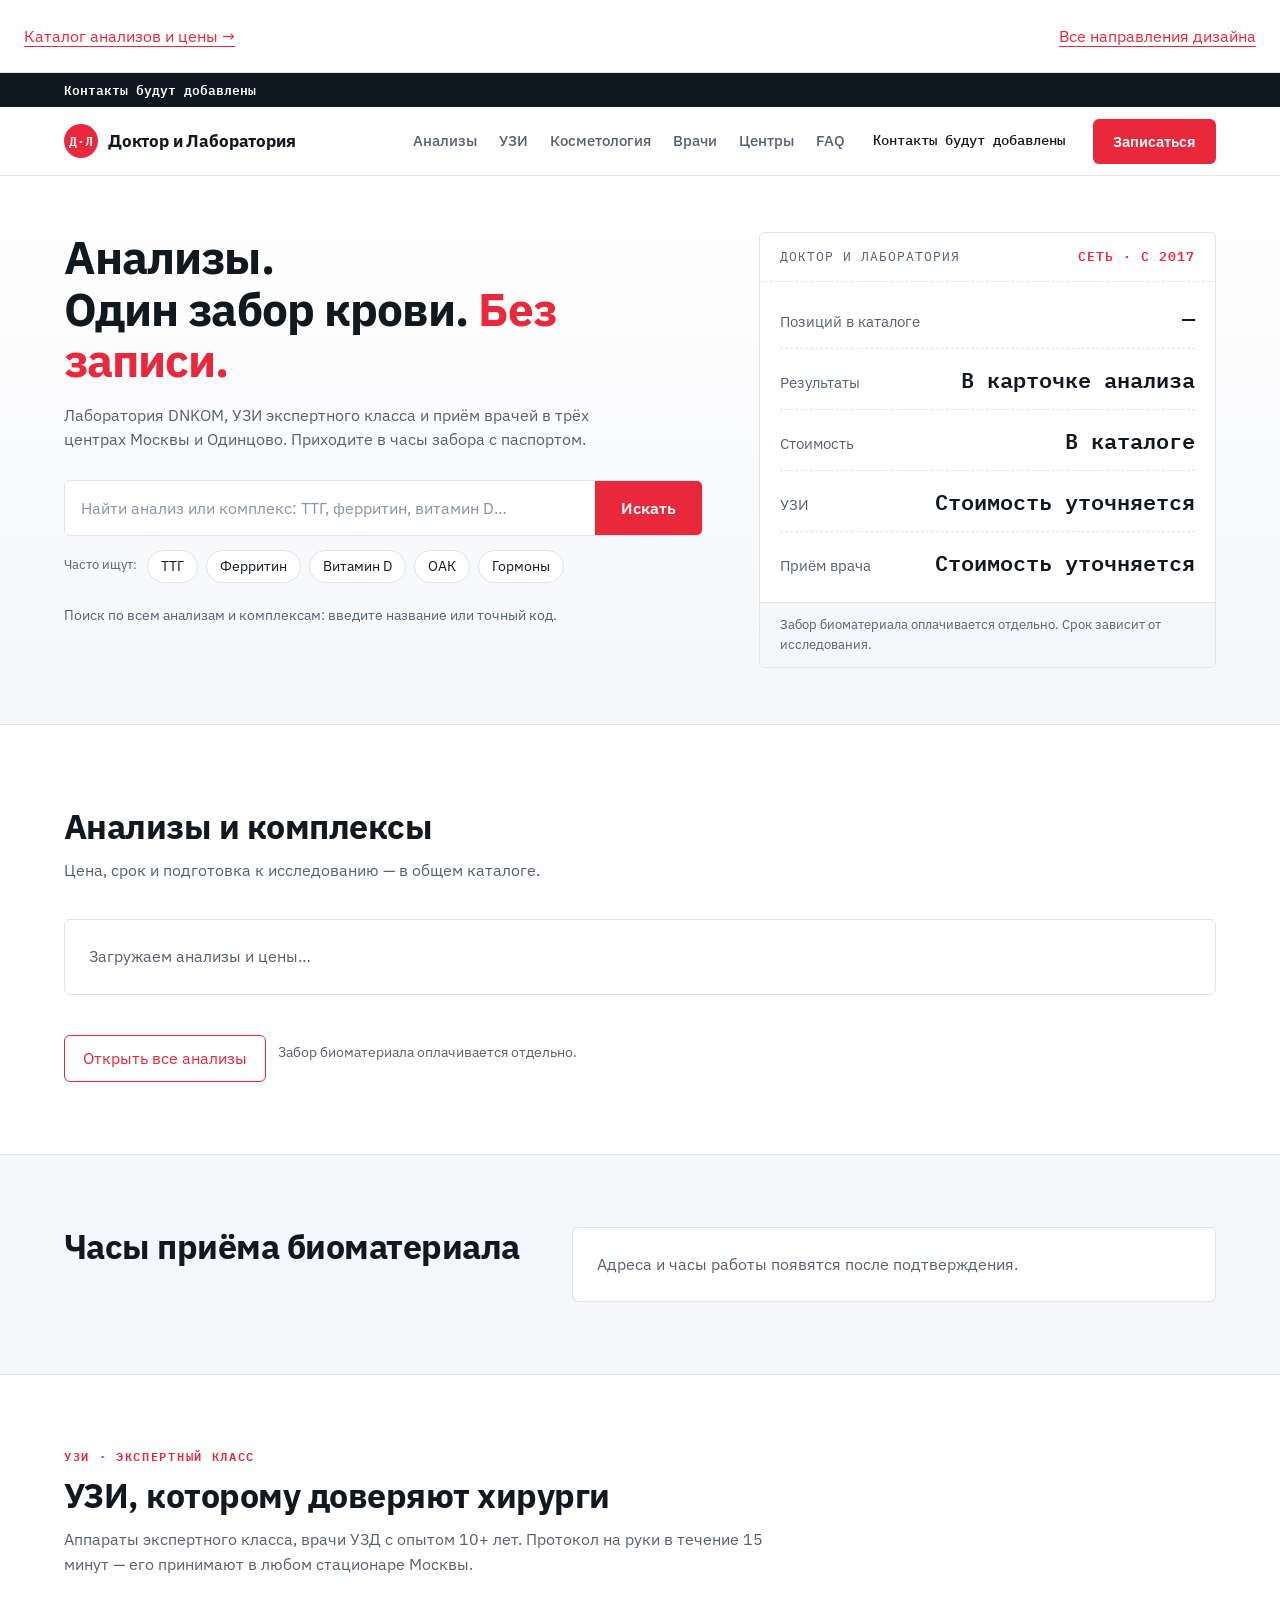
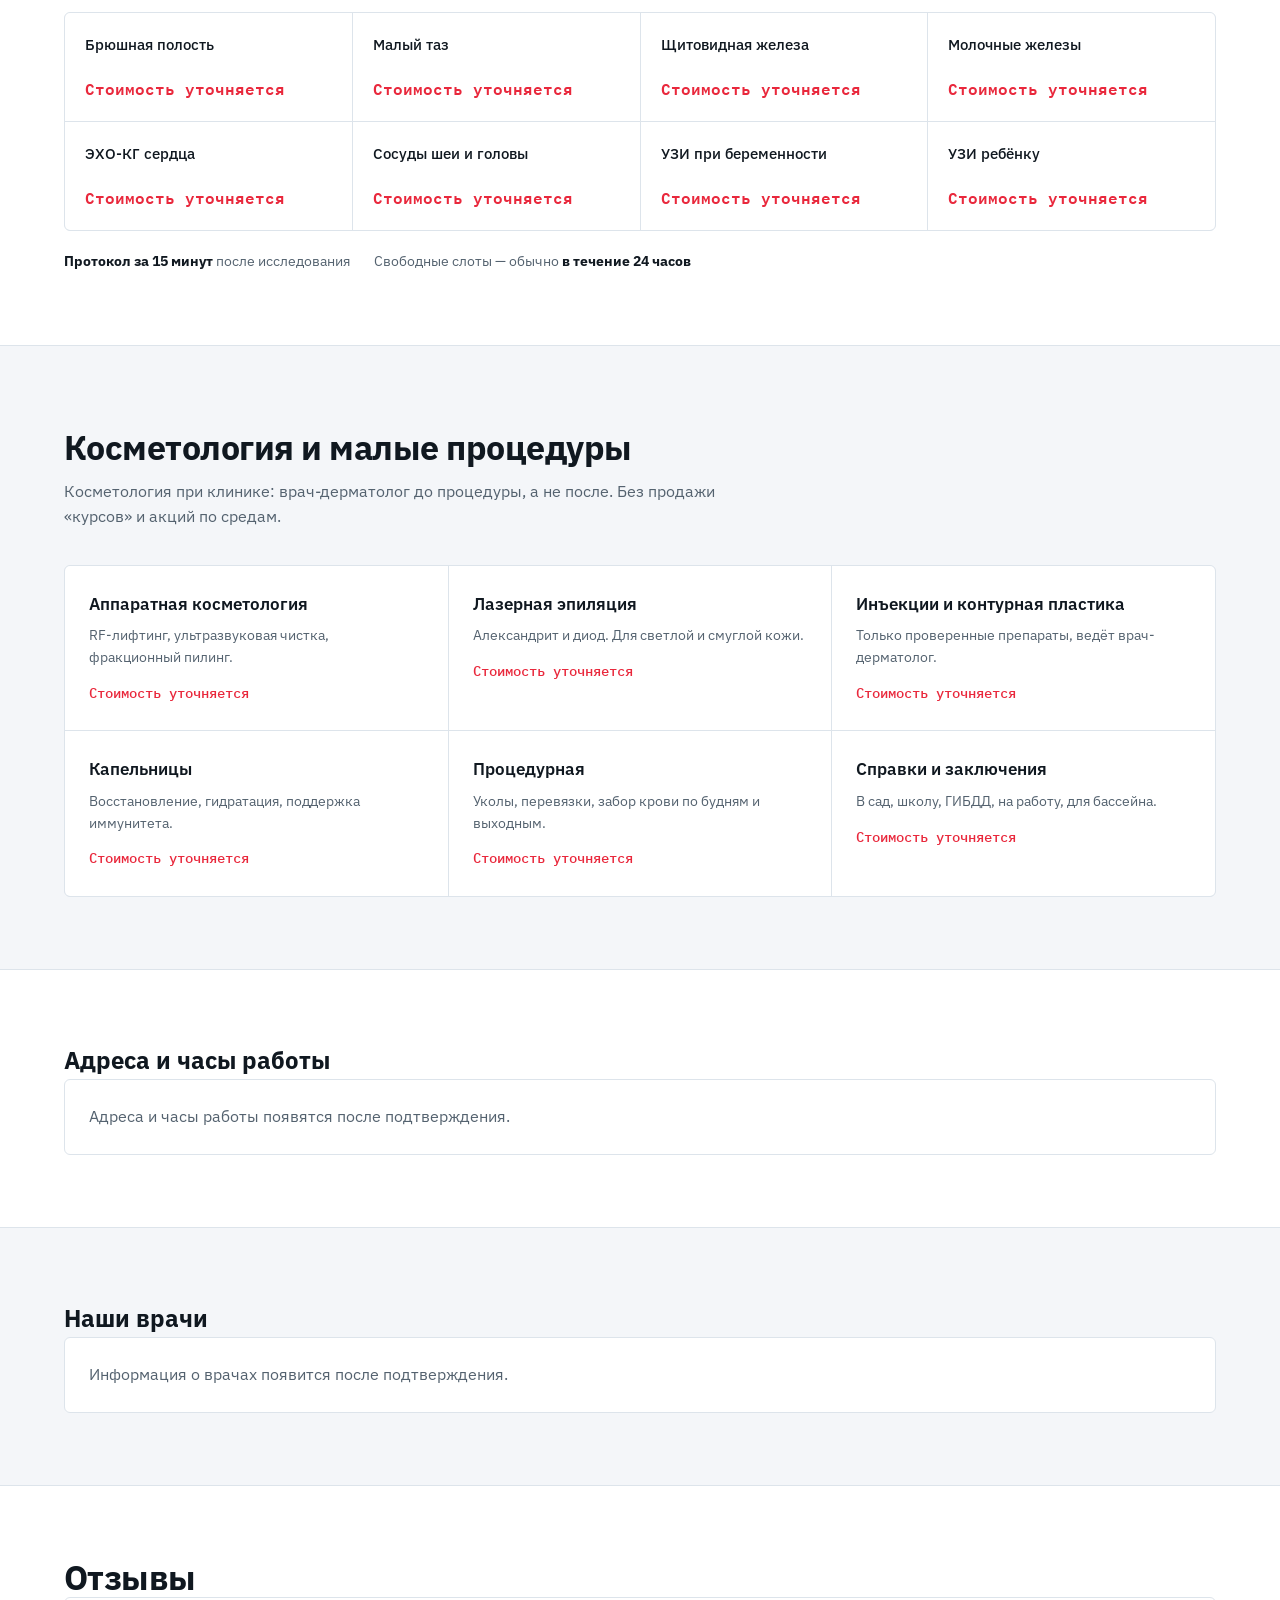
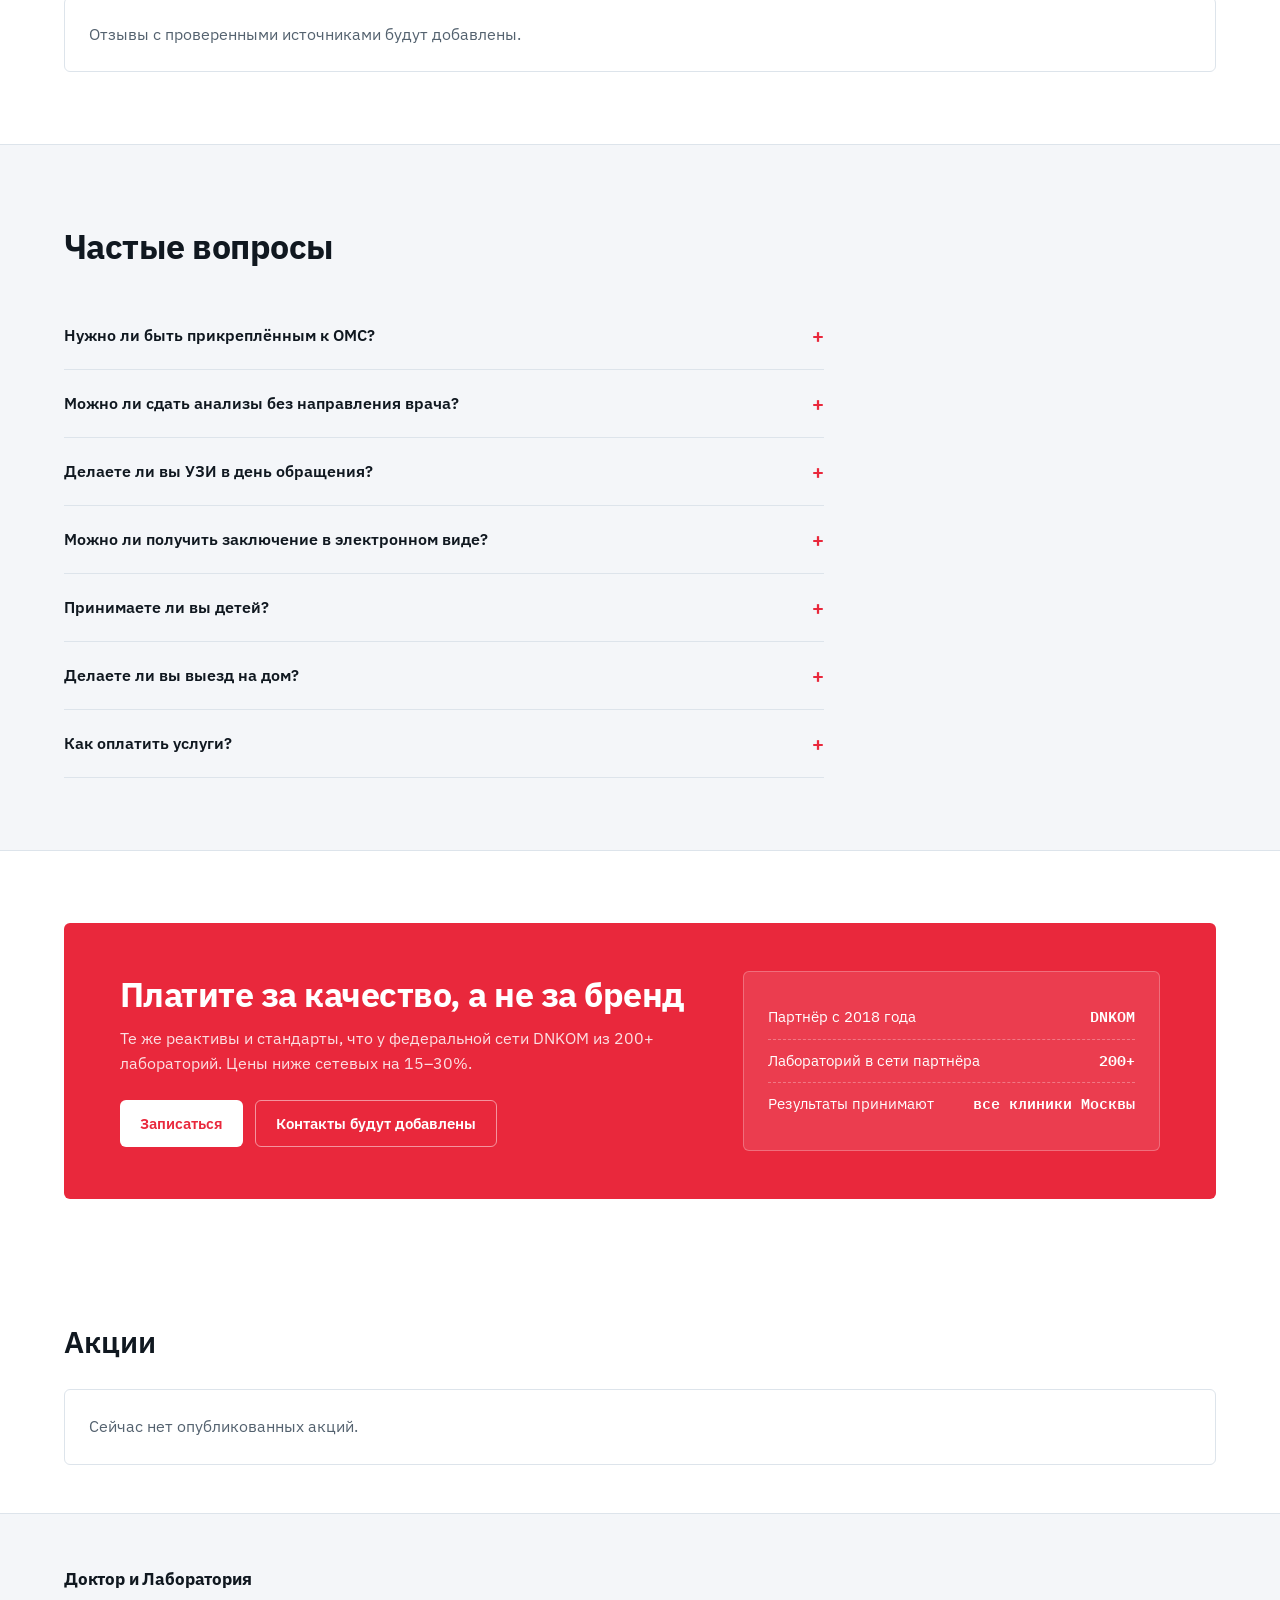
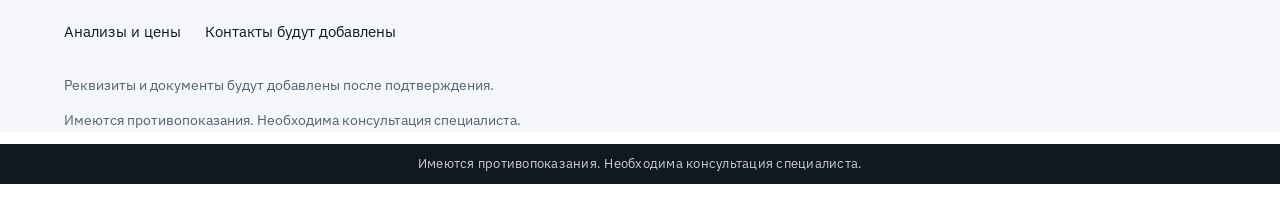
==== commit 1980c0c8: "Подключил цены, описания и управление контентом Docnlab" ====
--- a/01-lab/index.html
+++ b/01-lab/index.html
@@ -1,782 +1 @@
-<!doctype html>
-<html lang="ru">
-<head>
-<meta charset="utf-8">
-<meta name="viewport" content="width=device-width, initial-scale=1">
-<title>Доктор и Лаборатория — 4 500 анализов, УЗИ, врачи. Вариант «Лаборатория»</title>
-<meta name="description" content="Лабораторная диагностика DNKOM, УЗИ экспертного класса и приём врачей. 3 центра в Москве и Одинцово.">
-<link rel="preconnect" href="https://fonts.googleapis.com">
-<link rel="preconnect" href="https://fonts.gstatic.com" crossorigin>
-<link rel="stylesheet" href="https://fonts.googleapis.com/css2?family=IBM+Plex+Sans:wght@400;500;600;700&family=IBM+Plex+Mono:wght@400;500;600&display=swap">
-<style>
-/* ============ Вариант 01 «Лаборатория» · клиническая строгость ============
-   Палитра: белый / холодный серый / чернильный / красный логотипа.
-   Радиус: единый 6px. Тени: нет, только 1px границы. Motion: hover-only. */
-:root{
-  --bg:#FFFFFF;
-  --surface:#F4F6F9;
-  --surface-2:#EBEFF4;
-  --ink:#101820;
-  --muted:#54626F;
-  --muted-2:#8595A3;
-  --border:#DDE4EB;
-  --red:#E9283C;
-  --red-dark:#C81F30;
-  --red-tint:#FDEEF0;
-  --font:"IBM Plex Sans",system-ui,sans-serif;
-  --mono:"IBM Plex Mono",ui-monospace,monospace;
-  --r:6px;
-}
-*{margin:0;padding:0;box-sizing:border-box}
-html{scroll-behavior:smooth}
-@media (prefers-reduced-motion:reduce){html{scroll-behavior:auto}*{transition:none!important}}
-body{font-family:var(--font);background:var(--bg);color:var(--ink);line-height:1.55;font-size:16px}
-img{max-width:100%;display:block}
-a{color:inherit;text-decoration:none}
-button{font:inherit;border:0;background:none;cursor:pointer;color:inherit}
-.container{max-width:1200px;margin:0 auto;padding:0 24px}
-.mono{font-family:var(--mono)}
-
-/* ---------- служебная полоса ---------- */
-.topbar{background:var(--ink);color:#fff;font-size:13px}
-.topbar .container{display:flex;justify-content:space-between;gap:16px;padding-top:7px;padding-bottom:7px;flex-wrap:wrap}
-.topbar__centers{display:flex;gap:20px;flex-wrap:wrap;color:rgba(255,255,255,.75)}
-.topbar__centers b{color:#fff;font-weight:600}
-.topbar a{color:#fff;font-weight:600}
-
-/* ---------- шапка ---------- */
-.header{position:sticky;top:0;z-index:50;background:var(--bg);border-bottom:1px solid var(--border)}
-.header .container{display:flex;align-items:center;gap:28px;height:68px}
-.brand{display:flex;align-items:center;gap:10px;font-weight:700;font-size:17px;letter-spacing:-.01em}
-.brand__mark{width:34px;height:34px;border-radius:50%;background:var(--red);color:#fff;display:grid;place-items:center;font-family:var(--mono);font-size:13px;font-weight:600}
-.nav{display:flex;gap:22px;font-size:14.5px;font-weight:500;color:var(--muted);margin-left:auto}
-.nav a:hover{color:var(--ink)}
-.header__phone{font-family:var(--mono);font-size:14px;font-weight:500;white-space:nowrap}
-.btn{display:inline-flex;align-items:center;justify-content:center;gap:8px;border-radius:var(--r);font-weight:600;font-size:15px;padding:11px 20px;transition:background .15s,color .15s,border-color .15s}
-.btn--red{background:var(--red);color:#fff}
-.btn--red:hover{background:var(--red-dark)}
-.btn--line{border:1px solid var(--border);color:var(--ink);background:var(--bg)}
-.btn--line:hover{border-color:var(--ink)}
-.btn--sm{padding:8px 14px;font-size:14px}
-@media(max-width:980px){.nav{display:none}.header__phone{display:none}}
-
-/* ---------- hero ---------- */
-.hero{border-bottom:1px solid var(--border);background:linear-gradient(180deg,var(--bg),var(--surface))}
-.hero .container{display:grid;grid-template-columns:7fr 5fr;gap:56px;padding-top:56px;padding-bottom:56px;align-items:start}
-.hero h1{font-size:clamp(30px,4vw,46px);line-height:1.12;letter-spacing:-.02em;font-weight:700}
-.hero h1 em{font-style:normal;color:var(--red)}
-.hero__lead{margin-top:16px;color:var(--muted);max-width:34rem}
-.search{margin-top:28px;display:flex;border:1px solid var(--border);border-radius:var(--r);overflow:hidden;background:#fff}
-.search:focus-within{border-color:var(--red);box-shadow:0 0 0 3px rgba(233,40,60,.12)}
-.search input{flex:1;border:0;padding:15px 16px;font:inherit;font-size:15.5px;color:var(--ink);outline:none;min-width:0}
-.search input::placeholder{color:var(--muted-2)}
-.search button{background:var(--red);color:#fff;font-weight:600;padding:0 26px;transition:background .15s}
-.search button:hover{background:var(--red-dark)}
-.chips{margin-top:14px;display:flex;gap:8px;flex-wrap:wrap}
-.chips span{font-size:13px;color:var(--muted);margin-right:2px;padding-top:5px}
-.chip{border:1px solid var(--border);background:#fff;border-radius:999px;padding:5px 13px;font-size:13.5px;color:var(--ink);transition:border-color .15s,background .15s}
-.chip:hover{border-color:var(--red);color:var(--red)}
-.hero__note{margin-top:22px;font-size:13.5px;color:var(--muted)}
-.hero__note b{color:var(--ink)}
-
-/* «лабораторный бланк» — сигнатурная панель с цифрами */
-.sheet{background:#fff;border:1px solid var(--border);border-radius:var(--r);overflow:hidden}
-.sheet__head{display:flex;justify-content:space-between;align-items:center;padding:14px 20px;border-bottom:1px dashed var(--border);font-family:var(--mono);font-size:12.5px;color:var(--muted);text-transform:uppercase;letter-spacing:.08em}
-.sheet__head b{color:var(--red);font-weight:600}
-.sheet__rows{padding:6px 20px 10px}
-.sheet__row{display:flex;justify-content:space-between;align-items:baseline;gap:16px;padding:13px 0;border-bottom:1px dashed var(--border)}
-.sheet__row:last-child{border-bottom:0}
-.sheet__label{font-size:14.5px;color:var(--muted)}
-.sheet__val{font-family:var(--mono);font-size:22px;font-weight:600;white-space:nowrap}
-.sheet__val small{font-size:13px;font-weight:400;color:var(--muted)}
-.sheet__foot{background:var(--surface);border-top:1px solid var(--border);padding:12px 20px;font-size:13px;color:var(--muted)}
-@media(max-width:900px){.hero .container{grid-template-columns:1fr;gap:36px}}
-
-/* ---------- секции ---------- */
-.section{padding:72px 0}
-.section--alt{background:var(--surface);border-top:1px solid var(--border);border-bottom:1px solid var(--border)}
-.eyebrow{font-family:var(--mono);font-size:12px;text-transform:uppercase;letter-spacing:.14em;color:var(--red);font-weight:600}
-.h2{font-size:clamp(24px,3vw,34px);line-height:1.15;letter-spacing:-.015em;font-weight:700}
-.section__head{max-width:44rem;margin-bottom:36px}
-.section__head .h2{margin-top:10px}
-.section__head p{margin-top:12px;color:var(--muted)}
-
-/* каталог комплексов: 2 колонки строк */
-.catalog{display:grid;grid-template-columns:1fr 1fr;gap:0 48px}
-.cat-item{display:flex;justify-content:space-between;gap:20px;align-items:baseline;padding:18px 0;border-bottom:1px solid var(--border)}
-.cat-item__name{font-weight:600;font-size:16.5px}
-.cat-item__desc{margin-top:4px;font-size:14px;color:var(--muted)}
-.cat-item__price{font-family:var(--mono);font-size:17px;font-weight:600;white-space:nowrap}
-.cat-item.is-hidden{display:none}
-.catalog__empty{display:none;padding:28px;border:1px dashed var(--border);border-radius:var(--r);color:var(--muted);grid-column:1/-1;text-align:center}
-.catalog__empty a{color:var(--red);font-weight:600}
-.catalog__empty.is-visible{display:block}
-.catalog-actions{margin-top:28px;display:flex;gap:12px;flex-wrap:wrap;align-items:center}
-.link-red{color:var(--red);font-weight:600;font-size:14.5px}
-.link-red:hover{color:var(--red-dark)}
-@media(max-width:820px){.catalog{grid-template-columns:1fr}}
-
-/* УЗИ прайс-сетка */
-.uzi-grid{display:grid;grid-template-columns:repeat(4,1fr);border:1px solid var(--border);border-radius:var(--r);overflow:hidden;background:var(--border);gap:1px}
-.uzi-cell{background:#fff;padding:20px;display:flex;flex-direction:column;gap:8px;min-height:108px;justify-content:space-between}
-.uzi-cell__name{font-size:15px;font-weight:500}
-.uzi-cell__price{font-family:var(--mono);font-size:16px;font-weight:600;color:var(--red)}
-.uzi-note{margin-top:20px;display:flex;gap:24px;flex-wrap:wrap;font-size:14px;color:var(--muted)}
-.uzi-note b{color:var(--ink)}
-@media(max-width:900px){.uzi-grid{grid-template-columns:repeat(2,1fr)}}
-
-/* график забора — расписание-таблица */
-.schedule{display:grid;grid-template-columns:5fr 7fr;gap:48px;align-items:start}
-.schedule-table{border:1px solid var(--border);border-radius:var(--r);overflow:hidden}
-.schedule-table__row{display:grid;grid-template-columns:180px 1fr;border-bottom:1px solid var(--border)}
-.schedule-table__row:last-child{border-bottom:0}
-.schedule-table__row:nth-child(odd){background:var(--surface)}
-.schedule-table__label{padding:15px 18px;font-weight:600;font-size:14.5px;border-right:1px solid var(--border)}
-.schedule-table__val{padding:15px 18px;font-size:14.5px;color:var(--muted)}
-.schedule-table__val b{color:var(--ink);font-family:var(--mono);font-weight:500}
-@media(max-width:900px){.schedule{grid-template-columns:1fr}.schedule-table__row{grid-template-columns:1fr}.schedule-table__label{border-right:0;border-bottom:1px dashed var(--border);padding-bottom:8px}.schedule-table__val{padding-top:8px}}
-
-/* направления-строка (косметология и прочее) */
-.dir-grid{display:grid;grid-template-columns:repeat(3,1fr);gap:1px;background:var(--border);border:1px solid var(--border);border-radius:var(--r);overflow:hidden}
-.dir{background:#fff;padding:26px 24px}
-.dir__title{font-weight:600;font-size:16.5px}
-.dir__desc{margin-top:8px;font-size:14px;color:var(--muted)}
-.dir__price{margin-top:14px;font-family:var(--mono);font-size:14px;color:var(--red);font-weight:500}
-@media(max-width:820px){.dir-grid{grid-template-columns:1fr}}
-
-/* центры */
-.centers-grid{display:grid;grid-template-columns:repeat(3,1fr);gap:20px}
-.center{border:1px solid var(--border);border-radius:var(--r);background:#fff;padding:24px;display:flex;flex-direction:column;gap:14px}
-.center__city{font-family:var(--mono);font-size:12px;text-transform:uppercase;letter-spacing:.1em;color:var(--muted-2)}
-.center__name{font-size:20px;font-weight:700;margin-top:2px}
-.center__addr{font-size:14.5px;color:var(--muted)}
-.center__hours{font-family:var(--mono);font-size:13.5px}
-.center__tags{display:flex;flex-wrap:wrap;gap:6px}
-.center__tags span{font-size:12.5px;border:1px solid var(--border);border-radius:999px;padding:3px 10px;color:var(--muted)}
-.center__foot{margin-top:auto;display:flex;gap:14px;align-items:center}
-@media(max-width:900px){.centers-grid{grid-template-columns:1fr}}
-
-/* врачи — компактный список-реестр */
-.docs-list{border:1px solid var(--border);border-radius:var(--r);overflow:hidden}
-.doc-row{display:grid;grid-template-columns:52px 1.4fr 1fr 1fr auto;gap:18px;align-items:center;background:#fff;padding:16px 22px;border-bottom:1px solid var(--border)}
-.doc-row:last-child{border-bottom:0}
-.doc-row__ava{width:44px;height:44px;border-radius:50%;background:var(--surface-2);display:grid;place-items:center;font-family:var(--mono);font-size:13px;font-weight:600;color:var(--muted)}
-.doc-row__name{font-weight:600;font-size:15.5px}
-.doc-row__spec{font-size:14px;color:var(--muted)}
-.doc-row__meta{font-size:13.5px;color:var(--muted)}
-.doc-row__meta b{color:var(--ink)}
-.doc-row__rating{font-family:var(--mono);font-size:13.5px;font-weight:600;display:inline-flex;align-items:center;gap:5px}
-.doc-row__rating svg{width:13px;height:13px;fill:var(--red)}
-@media(max-width:900px){.doc-row{grid-template-columns:52px 1fr auto}.doc-row__meta{display:none}}
-
-/* отзывы */
-.reviews{display:grid;grid-template-columns:repeat(3,1fr);gap:20px}
-.review{border-left:3px solid var(--red);background:#fff;border-top:1px solid var(--border);border-right:1px solid var(--border);border-bottom:1px solid var(--border);border-radius:0 var(--r) var(--r) 0;padding:22px}
-.review q{quotes:"«" "»";font-size:15px;line-height:1.6}
-.review figcaption{margin-top:14px;font-size:13px;color:var(--muted)}
-.review figcaption b{color:var(--ink);font-weight:600}
-@media(max-width:900px){.reviews{grid-template-columns:1fr}}
-
-/* FAQ */
-.faq{max-width:760px}
-.faq-item{border-bottom:1px solid var(--border)}
-.faq-item summary{list-style:none;cursor:pointer;display:flex;justify-content:space-between;gap:16px;align-items:center;padding:18px 0;font-weight:600;font-size:16px}
-.faq-item summary::-webkit-details-marker{display:none}
-.faq-item summary::after{content:"+";font-family:var(--mono);font-size:20px;color:var(--red);transition:transform .15s}
-.faq-item[open] summary::after{transform:rotate(45deg)}
-.faq-item p{padding:0 0 18px;color:var(--muted);max-width:60ch}
-
-/* финальный красный блок */
-.cta{background:var(--red);color:#fff;border-radius:var(--r)}
-.cta__inner{display:grid;grid-template-columns:1.4fr 1fr;gap:40px;align-items:center;padding:48px 56px}
-.cta h2{font-size:clamp(24px,3vw,34px);line-height:1.15;letter-spacing:-.015em}
-.cta p{margin-top:12px;color:rgba(255,255,255,.85)}
-.cta__panel{background:rgba(255,255,255,.1);border:1px solid rgba(255,255,255,.25);border-radius:var(--r);padding:24px}
-.cta__panel-row{display:flex;justify-content:space-between;padding:10px 0;border-bottom:1px dashed rgba(255,255,255,.3);font-size:14.5px}
-.cta__panel-row:last-of-type{border-bottom:0}
-.cta__panel-row b{font-family:var(--mono);font-weight:600}
-.btn--white{background:#fff;color:var(--red)}
-.btn--white:hover{background:#F6E9EA}
-.cta__actions{margin-top:24px;display:flex;gap:12px;flex-wrap:wrap}
-.cta .btn--line{border-color:rgba(255,255,255,.5);color:#fff;background:transparent}
-.cta .btn--line:hover{border-color:#fff}
-@media(max-width:900px){.cta__inner{grid-template-columns:1fr;padding:36px 28px}}
-
-/* футер */
-.footer{border-top:1px solid var(--border);background:var(--surface);padding:52px 0 0;font-size:14.5px}
-.footer__grid{display:grid;grid-template-columns:2fr 1fr 1fr 1fr;gap:40px}
-.footer__col-title{font-weight:700;font-size:14px;margin-bottom:14px}
-.footer__col ul{list-style:none;display:grid;gap:9px}
-.footer__col a{color:var(--muted)}
-.footer__col a:hover{color:var(--ink)}
-.footer__about{color:var(--muted);margin-top:12px;max-width:30rem}
-.footer__contacts{margin-top:16px;display:grid;gap:6px}
-.footer__contacts a{font-family:var(--mono);font-weight:500}
-.footer__bottom{margin-top:44px;border-top:1px solid var(--border);padding:18px 0;display:flex;justify-content:space-between;gap:12px;flex-wrap:wrap;font-size:13px;color:var(--muted)}
-.disclaimer{background:var(--ink);color:rgba(255,255,255,.8);text-align:center;font-size:12.5px;padding:10px 24px;letter-spacing:.02em}
-@media(max-width:900px){.footer__grid{grid-template-columns:1fr 1fr}}
-
-/* модалка записи */
-.modal{position:fixed;inset:0;z-index:100;display:none;place-items:center;padding:20px}
-.modal.is-open{display:grid}
-.modal__backdrop{position:absolute;inset:0;background:rgba(16,24,32,.55)}
-.modal__card{position:relative;width:min(520px,100%);background:#fff;border-radius:var(--r);border:1px solid var(--border);padding:36px}
-.modal__close{position:absolute;top:12px;right:14px;font-size:24px;color:var(--muted);width:34px;height:34px}
-.modal__card h2{font-size:26px;letter-spacing:-.015em;margin:8px 0 8px}
-.modal__card>p{color:var(--muted);font-size:14.5px;margin-bottom:20px}
-.modal__form{display:grid;gap:14px}
-.modal__form label{display:grid;gap:6px;font-size:13.5px;color:var(--muted)}
-.modal__form input,.modal__form select{height:46px;border:1px solid var(--border);border-radius:var(--r);padding:0 13px;font:inherit;font-size:15px;color:var(--ink);background:#fff}
-.modal__form input:focus,.modal__form select:focus{outline:none;border-color:var(--red);box-shadow:0 0 0 3px rgba(233,40,60,.12)}
-.modal__form small{color:var(--muted-2);font-size:12px;line-height:1.45}
-</style>
-</head>
-<body>
-
-<div class="topbar">
-  <div class="container">
-    <div class="topbar__centers">
-      <span><b>Спартак</b> 8:00–21:00</span>
-      <span><b>Спортивная</b> 9:00–20:00</span>
-      <span><b>Одинцово</b> 8:00–20:00</span>
-    </div>
-    <a href="tel:+74951234567" class="mono">+7 495 123-45-67</a>
-  </div>
-</div>
-
-<header class="header">
-  <div class="container">
-    <a href="#top" class="brand" id="top">
-      <span class="brand__mark">Д·Л</span>
-      Доктор и Лаборатория
-    </a>
-    <nav class="nav" aria-label="Главное меню">
-      <a href="#lab">Анализы</a>
-      <a href="#uzi">УЗИ</a>
-      <a href="#directions">Косметология</a>
-      <a href="#doctors">Врачи</a>
-      <a href="#centers">Центры</a>
-      <a href="#faq">FAQ</a>
-    </nav>
-    <a href="tel:+74951234567" class="header__phone">+7 495 123-45-67</a>
-    <button class="btn btn--red" type="button" data-book>Записаться</button>
-  </div>
-</header>
-
-<!-- HERO: поиск + лабораторный бланк -->
-<section class="hero">
-  <div class="container">
-    <div>
-      <h1>4 500 анализов.<br>Один забор крови. <em>Без записи.</em></h1>
-      <p class="hero__lead">Лаборатория DNKOM, УЗИ экспертного класса и приём врачей в трёх центрах Москвы и Одинцово. Приходите в часы забора с паспортом.</p>
-
-      <form class="search" role="search" data-search-form>
-        <input type="search" placeholder="Найти анализ или комплекс: ТТГ, ферритин, витамин D…" aria-label="Поиск анализа" data-search-input>
-        <button type="submit">Искать</button>
-      </form>
-      <div class="chips">
-        <span>Часто ищут:</span>
-        <button class="chip" type="button" data-chip>ТТГ</button>
-        <button class="chip" type="button" data-chip>Ферритин</button>
-        <button class="chip" type="button" data-chip>Витамин D</button>
-        <button class="chip" type="button" data-chip>ОАК</button>
-        <button class="chip" type="button" data-chip>Гормоны</button>
-      </div>
-      <p class="hero__note">Поиск ведёт по готовым комплексам. Нужен отдельный анализ — <b>звоните администратору</b>, найдём в каталоге DNKOM.</p>
-    </div>
-
-    <aside class="sheet" aria-label="Ключевые цифры сети">
-      <div class="sheet__head"><span>Доктор и Лаборатория</span><b>сеть · с 2017</b></div>
-      <div class="sheet__rows">
-        <div class="sheet__row"><span class="sheet__label">Анализов в каталоге</span><span class="sheet__val">4 500</span></div>
-        <div class="sheet__row"><span class="sheet__label">Результаты</span><span class="sheet__val">24 <small>часа</small></span></div>
-        <div class="sheet__row"><span class="sheet__label">Анализы</span><span class="sheet__val">от 290 <small>₽</small></span></div>
-        <div class="sheet__row"><span class="sheet__label">УЗИ</span><span class="sheet__val">от 1 400 <small>₽</small></span></div>
-        <div class="sheet__row"><span class="sheet__label">Приём врача</span><span class="sheet__val">от 1 800 <small>₽</small></span></div>
-      </div>
-      <div class="sheet__foot">Реактивы и стандарты DNKOM. Результаты принимают во всех клиниках Москвы.</div>
-    </aside>
-  </div>
-</section>
-
-<!-- КОМПЛЕКСЫ: каталог -->
-<section class="section" id="lab">
-  <div class="container">
-    <div class="section__head">
-      <div class="eyebrow">Каталог · готовые комплексы</div>
-      <h2 class="h2">Сдайте всё, что нужно врачу, за одно посещение</h2>
-      <p>Большинство результатов готовы в день забора. Комплексы собраны по частым назначениям терапевтов и профильных врачей.</p>
-    </div>
-
-    <div class="catalog" data-catalog>
-      <div class="cat-item" data-tags="чек-ап здоровье оак биохимия гормоны щитовидка ттг">
-        <div>
-          <div class="cat-item__name">Чек-ап «Здоровье на год»</div>
-          <div class="cat-item__desc">ОАК, биохимия, гормоны щитовидки · 27 показателей</div>
-        </div>
-        <div class="cat-item__price">5 890 ₽</div>
-      </div>
-      <div class="cat-item" data-tags="операция хирургия подготовка">
-        <div>
-          <div class="cat-item__name">Подготовка к операции</div>
-          <div class="cat-item__desc">Готовый пакет по требованиям клиник · 14 показателей</div>
-        </div>
-        <div class="cat-item__price">3 240 ₽</div>
-      </div>
-      <div class="cat-item" data-tags="гормоны женский фсг лг эстрадиол пролактин">
-        <div>
-          <div class="cat-item__name">Гормональный женский</div>
-          <div class="cat-item__desc">ФСГ, ЛГ, эстрадиол, пролактин и др. · 11 показателей</div>
-        </div>
-        <div class="cat-item__price">4 760 ₽</div>
-      </div>
-      <div class="cat-item" data-tags="мужское пса тестостерон липиды печень">
-        <div>
-          <div class="cat-item__name">Мужское здоровье 40+</div>
-          <div class="cat-item__desc">ПСА, тестостерон, липиды, печень · 16 показателей</div>
-        </div>
-        <div class="cat-item__price">5 120 ₽</div>
-      </div>
-      <div class="cat-item" data-tags="ребёнок дети сад школа оак оам глюкоза копрограмма справка">
-        <div>
-          <div class="cat-item__name">Ребёнку в сад / школу</div>
-          <div class="cat-item__desc">ОАК, ОАМ, глюкоза, копрограмма · 9 показателей</div>
-        </div>
-        <div class="cat-item__price">2 480 ₽</div>
-      </div>
-      <div class="cat-item" data-tags="простуда ковид covid срб ферритин д-димер оак восстановление">
-        <div>
-          <div class="cat-item__name">После простуды / COVID</div>
-          <div class="cat-item__desc">СРБ, ферритин, Д-димер, ОАК · 12 показателей</div>
-        </div>
-        <div class="cat-item__price">3 640 ₽</div>
-      </div>
-      <div class="catalog__empty" data-catalog-empty>
-        По запросу «<span data-query></span>» комплекс не нашёлся. Отдельные анализы ищет администратор по каталогу DNKOM: <a href="tel:+74951234567">+7 495 123-45-67</a>
-      </div>
-    </div>
-
-    <div class="catalog-actions">
-      <button class="btn btn--red" type="button" data-book>Записаться</button>
-      <a class="link-red" href="#">Полный прайс — PDF</a>
-    </div>
-  </div>
-</section>
-
-<!-- ГРАФИК ЗАБОРА -->
-<section class="section section--alt">
-  <div class="container schedule">
-    <div>
-      <h2 class="h2">График забора биоматериала</h2>
-      <p style="margin-top:14px;color:var(--muted)">Запись не нужна: обслуживаем по живой очереди в часы приёма. Контейнеры для биоматериала выдаём бесплатно.</p>
-      <div style="margin-top:24px"><button class="btn btn--line" type="button" data-book>Задать вопрос администратору</button></div>
-    </div>
-    <div class="schedule-table">
-      <div class="schedule-table__row">
-        <div class="schedule-table__label">Кровь, моча, ОАК</div>
-        <div class="schedule-table__val">Пн–Пт: <b>8:00–19:30</b> · Сб–Вс: <b>9:00–18:00</b></div>
-      </div>
-      <div class="schedule-table__row">
-        <div class="schedule-table__label">Спермограмма</div>
-        <div class="schedule-table__val">Пн, Ср, Пт: <b>8:00–11:00</b>. Другие дни — по договорённости. Подготовка обязательна.</div>
-      </div>
-      <div class="schedule-table__row">
-        <div class="schedule-table__label">Биоматериал из дома</div>
-        <div class="schedule-table__val">Принимаем в течение <b>2 часов</b> после сбора.</div>
-      </div>
-      <div class="schedule-table__row">
-        <div class="schedule-table__label">Выезд на дом</div>
-        <div class="schedule-table__val">Москва и ближайшее МО, обычно в течение <b>суток</b> после заявки.</div>
-      </div>
-    </div>
-  </div>
-</section>
-
-<!-- УЗИ -->
-<section class="section" id="uzi">
-  <div class="container">
-    <div class="section__head">
-      <div class="eyebrow">УЗИ · экспертный класс</div>
-      <h2 class="h2">УЗИ, которому доверяют хирурги</h2>
-      <p>Аппараты экспертного класса, врачи УЗД с опытом 10+ лет. Протокол на руки в течение 15 минут — его принимают в любом стационаре Москвы.</p>
-    </div>
-    <div class="uzi-grid">
-      <div class="uzi-cell"><span class="uzi-cell__name">Брюшная полость</span><span class="uzi-cell__price">от 1 800 ₽</span></div>
-      <div class="uzi-cell"><span class="uzi-cell__name">Малый таз</span><span class="uzi-cell__price">от 1 900 ₽</span></div>
-      <div class="uzi-cell"><span class="uzi-cell__name">Щитовидная железа</span><span class="uzi-cell__price">от 1 400 ₽</span></div>
-      <div class="uzi-cell"><span class="uzi-cell__name">Молочные железы</span><span class="uzi-cell__price">от 1 700 ₽</span></div>
-      <div class="uzi-cell"><span class="uzi-cell__name">ЭХО-КГ сердца</span><span class="uzi-cell__price">от 2 600 ₽</span></div>
-      <div class="uzi-cell"><span class="uzi-cell__name">Сосуды шеи и головы</span><span class="uzi-cell__price">от 2 400 ₽</span></div>
-      <div class="uzi-cell"><span class="uzi-cell__name">УЗИ при беременности</span><span class="uzi-cell__price">от 2 200 ₽</span></div>
-      <div class="uzi-cell"><span class="uzi-cell__name">УЗИ ребёнку</span><span class="uzi-cell__price">от 1 600 ₽</span></div>
-    </div>
-    <div class="uzi-note">
-      <span><b>Протокол за 15 минут</b> после исследования</span>
-      <span>Свободные слоты — обычно <b>в течение 24 часов</b></span>
-    </div>
-  </div>
-</section>
-
-<!-- КОСМЕТОЛОГИЯ И ПРОЧЕЕ -->
-<section class="section section--alt" id="directions">
-  <div class="container">
-    <div class="section__head">
-      <h2 class="h2">Косметология и малые процедуры</h2>
-      <p>Косметология при клинике: врач-дерматолог до процедуры, а не после. Без продажи «курсов» и акций по средам.</p>
-    </div>
-    <div class="dir-grid">
-      <div class="dir">
-        <div class="dir__title">Аппаратная косметология</div>
-        <div class="dir__desc">RF-лифтинг, ультразвуковая чистка, фракционный пилинг.</div>
-        <div class="dir__price">консультация дерматолога — бесплатно</div>
-      </div>
-      <div class="dir">
-        <div class="dir__title">Лазерная эпиляция</div>
-        <div class="dir__desc">Александрит и диод. Для светлой и смуглой кожи.</div>
-        <div class="dir__price">от 1 200 ₽ за зону</div>
-      </div>
-      <div class="dir">
-        <div class="dir__title">Инъекции и контурная пластика</div>
-        <div class="dir__desc">Только проверенные препараты, ведёт врач-дерматолог.</div>
-        <div class="dir__price">по прайсу центра</div>
-      </div>
-      <div class="dir">
-        <div class="dir__title">Капельницы</div>
-        <div class="dir__desc">Восстановление, гидратация, поддержка иммунитета.</div>
-        <div class="dir__price">по назначению врача</div>
-      </div>
-      <div class="dir">
-        <div class="dir__title">Процедурная</div>
-        <div class="dir__desc">Уколы, перевязки, забор крови по будням и выходным.</div>
-        <div class="dir__price">без записи</div>
-      </div>
-      <div class="dir">
-        <div class="dir__title">Справки и заключения</div>
-        <div class="dir__desc">В сад, школу, ГИБДД, на работу, для бассейна.</div>
-        <div class="dir__price">в день обращения</div>
-      </div>
-    </div>
-  </div>
-</section>
-
-<!-- ЦЕНТРЫ -->
-<section class="section" id="centers">
-  <div class="container">
-    <div class="section__head">
-      <div class="eyebrow">Адреса</div>
-      <h2 class="h2">Три центра для вашего удобства</h2>
-      <p>Парковка, лифт, детская зона ожидания. Можно выбрать удобный филиал и записаться сразу туда.</p>
-    </div>
-    <div class="centers-grid">
-      <article class="center">
-        <div>
-          <div class="center__city">Москва · м. Спартак</div>
-          <div class="center__name">Спартак</div>
-        </div>
-        <div class="center__addr">ул. Спартаковская, 12</div>
-        <div class="center__hours">ежедневно 8:00–21:00</div>
-        <div class="center__tags"><span>Анализы</span><span>УЗИ</span><span>Косметология</span><span>Капельницы</span></div>
-        <div class="center__foot">
-          <button class="btn btn--red btn--sm" type="button" data-book>Записаться сюда</button>
-          <a class="link-red" href="https://yandex.ru/maps/?text=Москва+ул+Спартаковская+12" target="_blank" rel="noopener">На карте</a>
-        </div>
-      </article>
-      <article class="center">
-        <div>
-          <div class="center__city">Москва · м. Спортивная</div>
-          <div class="center__name">Спортивная</div>
-        </div>
-        <div class="center__addr">Хамовники, ул. Усачёва, 19</div>
-        <div class="center__hours">пн–сб 9:00–20:00</div>
-        <div class="center__tags"><span>Анализы</span><span>УЗИ</span><span>Приём врачей</span><span>Дети</span></div>
-        <div class="center__foot">
-          <button class="btn btn--red btn--sm" type="button" data-book>Записаться сюда</button>
-          <a class="link-red" href="https://yandex.ru/maps/?text=Москва+ул+Усачёва+19" target="_blank" rel="noopener">На карте</a>
-        </div>
-      </article>
-      <article class="center">
-        <div>
-          <div class="center__city">Московская область</div>
-          <div class="center__name">Одинцово</div>
-        </div>
-        <div class="center__addr">ул. Молодёжная, 4</div>
-        <div class="center__hours">ежедневно 8:00–20:00</div>
-        <div class="center__tags"><span>Анализы</span><span>УЗИ экспертного класса</span><span>Ревматолог</span></div>
-        <div class="center__foot">
-          <button class="btn btn--red btn--sm" type="button" data-book>Записаться сюда</button>
-          <a class="link-red" href="https://yandex.ru/maps/?text=Одинцово+ул+Молодёжная+4" target="_blank" rel="noopener">На карте</a>
-        </div>
-      </article>
-    </div>
-  </div>
-</section>
-
-<!-- ВРАЧИ: реестр -->
-<section class="section section--alt" id="doctors">
-  <div class="container">
-    <div class="section__head">
-      <div class="eyebrow">Врачи сети</div>
-      <h2 class="h2">Шесть основных специальностей</h2>
-      <p>Расписание формируем под запрос: администратор подберёт специалиста и время за 15 минут.</p>
-    </div>
-    <div class="docs-list">
-      <div class="doc-row">
-        <span class="doc-row__ava" aria-hidden="true">ОБ</span>
-        <div><div class="doc-row__name">Ольга Берсенева</div><div class="doc-row__spec">Терапевт</div></div>
-        <div class="doc-row__meta"><b>18 лет</b> практики · Спартак, Спортивная</div>
-        <span class="doc-row__rating"><svg viewBox="0 0 24 24"><path d="M12 2l2.9 6.3 6.9.8-5.1 4.7 1.4 6.8L12 17.3 5.9 20.6l1.4-6.8L2.2 9.1l6.9-.8z"/></svg>4.9</span>
-        <button class="btn btn--line btn--sm" type="button" data-book>Записаться</button>
-      </div>
-      <div class="doc-row">
-        <span class="doc-row__ava" aria-hidden="true">АГ</span>
-        <div><div class="doc-row__name">Антон Гладышев</div><div class="doc-row__spec">Кардиолог</div></div>
-        <div class="doc-row__meta"><b>22 года</b> практики · Спартак, Одинцово</div>
-        <span class="doc-row__rating"><svg viewBox="0 0 24 24"><path d="M12 2l2.9 6.3 6.9.8-5.1 4.7 1.4 6.8L12 17.3 5.9 20.6l1.4-6.8L2.2 9.1l6.9-.8z"/></svg>4.8</span>
-        <button class="btn btn--line btn--sm" type="button" data-book>Записаться</button>
-      </div>
-      <div class="doc-row">
-        <span class="doc-row__ava" aria-hidden="true">МК</span>
-        <div><div class="doc-row__name">Марина Касьянова</div><div class="doc-row__spec">Гинеколог</div></div>
-        <div class="doc-row__meta"><b>15 лет</b> практики · Спортивная</div>
-        <span class="doc-row__rating"><svg viewBox="0 0 24 24"><path d="M12 2l2.9 6.3 6.9.8-5.1 4.7 1.4 6.8L12 17.3 5.9 20.6l1.4-6.8L2.2 9.1l6.9-.8z"/></svg>5.0</span>
-        <button class="btn btn--line btn--sm" type="button" data-book>Записаться</button>
-      </div>
-      <div class="doc-row">
-        <span class="doc-row__ava" aria-hidden="true">ЕЛ</span>
-        <div><div class="doc-row__name">Елена Лебедева</div><div class="doc-row__spec">Эндокринолог</div></div>
-        <div class="doc-row__meta"><b>12 лет</b> практики · Спартак, Одинцово</div>
-        <span class="doc-row__rating"><svg viewBox="0 0 24 24"><path d="M12 2l2.9 6.3 6.9.8-5.1 4.7 1.4 6.8L12 17.3 5.9 20.6l1.4-6.8L2.2 9.1l6.9-.8z"/></svg>4.9</span>
-        <button class="btn btn--line btn--sm" type="button" data-book>Записаться</button>
-      </div>
-      <div class="doc-row">
-        <span class="doc-row__ava" aria-hidden="true">ДС</span>
-        <div><div class="doc-row__name">Дмитрий Соколов</div><div class="doc-row__spec">Невролог</div></div>
-        <div class="doc-row__meta"><b>19 лет</b> практики · Спартак, Спортивная</div>
-        <span class="doc-row__rating"><svg viewBox="0 0 24 24"><path d="M12 2l2.9 6.3 6.9.8-5.1 4.7 1.4 6.8L12 17.3 5.9 20.6l1.4-6.8L2.2 9.1l6.9-.8z"/></svg>4.8</span>
-        <button class="btn btn--line btn--sm" type="button" data-book>Записаться</button>
-      </div>
-      <div class="doc-row">
-        <span class="doc-row__ava" aria-hidden="true">ИВ</span>
-        <div><div class="doc-row__name">Ирина Воронцова</div><div class="doc-row__spec">Дерматолог-косметолог</div></div>
-        <div class="doc-row__meta"><b>14 лет</b> практики · Спартак</div>
-        <span class="doc-row__rating"><svg viewBox="0 0 24 24"><path d="M12 2l2.9 6.3 6.9.8-5.1 4.7 1.4 6.8L12 17.3 5.9 20.6l1.4-6.8L2.2 9.1l6.9-.8z"/></svg>4.9</span>
-        <button class="btn btn--line btn--sm" type="button" data-book>Записаться</button>
-      </div>
-    </div>
-  </div>
-</section>
-
-<!-- ОТЗЫВЫ -->
-<section class="section">
-  <div class="container">
-    <div class="section__head">
-      <h2 class="h2">4.9 из 5 по 380+ отзывам</h2>
-      <p>Яндекс Карты и 2ГИС, средняя оценка по трём центрам.</p>
-    </div>
-    <div class="reviews">
-      <figure class="review">
-        <q>Сдавала комплекс перед операцией. Утром забор, к вечеру всё пришло на почту с печатями. Хирург принял без вопросов.</q>
-        <figcaption><b>Анна К.</b> · Яндекс Карты</figcaption>
-      </figure>
-      <figure class="review">
-        <q>Сделал УЗИ брюшной полости. Доктор всё проговаривал по ходу осмотра, протокол отдали сразу.</q>
-        <figcaption><b>Михаил Д.</b> · 2ГИС</figcaption>
-      </figure>
-      <figure class="review">
-        <q>Хожу к косметологу полгода. Никогда не навязывают «курс из 10 процедур». Делают то, что реально нужно.</q>
-        <figcaption><b>Елена П.</b> · Яндекс Карты</figcaption>
-      </figure>
-    </div>
-  </div>
-</section>
-
-<!-- FAQ -->
-<section class="section section--alt" id="faq">
-  <div class="container">
-    <div class="section__head">
-      <h2 class="h2">Частые вопросы</h2>
-    </div>
-    <div class="faq">
-      <details class="faq-item">
-        <summary>Нужно ли быть прикреплённым к ОМС?</summary>
-        <p>Нет. Мы — частная сеть медицинских центров и работаем по платным услугам и ДМС. Полис ОМС и прикрепление не требуются.</p>
-      </details>
-      <details class="faq-item">
-        <summary>Можно ли сдать анализы без направления врача?</summary>
-        <p>Да. На анализы запись не нужна — приходите в часы приёма биоматериала с паспортом. Если нужен подбор комплекса, администратор поможет выбрать.</p>
-      </details>
-      <details class="faq-item">
-        <summary>Делаете ли вы УЗИ в день обращения?</summary>
-        <p>Чаще всего да — в большинстве случаев свободные слоты есть в течение 24 часов. Уточните у администратора по телефону или через онлайн-запись.</p>
-      </details>
-      <details class="faq-item">
-        <summary>Можно ли получить заключение в электронном виде?</summary>
-        <p>Да. Результаты анализов и протокол УЗИ отправляем на e-mail сразу после готовности. По запросу делаем заверенную копию на бумаге.</p>
-      </details>
-      <details class="faq-item">
-        <summary>Принимаете ли вы детей?</summary>
-        <p>Да, с 0 лет. Есть педиатр, забор крови у детей, УЗИ детских органов, справки в сад и школу. Детская зона ожидания — в каждом центре.</p>
-      </details>
-      <details class="faq-item">
-        <summary>Делаете ли вы выезд на дом?</summary>
-        <p>Да — забор анализов и приём терапевта в Москве и ближайшем Подмосковье. Заявка через администратора, выезд обычно в течение суток.</p>
-      </details>
-      <details class="faq-item">
-        <summary>Как оплатить услуги?</summary>
-        <p>Картой, СБП или наличными в центре. После приёма выдаём чек и справку для налогового вычета. По ДМС — по списку партнёров.</p>
-      </details>
-    </div>
-  </div>
-</section>
-
-<!-- CTA -->
-<section class="section">
-  <div class="container">
-    <div class="cta">
-      <div class="cta__inner">
-        <div>
-          <h2>Платите за качество, а не за бренд</h2>
-          <p>Те же реактивы и стандарты, что у федеральной сети DNKOM из 200+ лабораторий. Цены ниже сетевых на 15–30%.</p>
-          <div class="cta__actions">
-            <button class="btn btn--white" type="button" data-book>Записаться</button>
-            <a href="tel:+74951234567" class="btn btn--line">+7 495 123-45-67</a>
-          </div>
-        </div>
-        <div class="cta__panel">
-          <div class="cta__panel-row"><span>Партнёр с 2018 года</span><b>DNKOM</b></div>
-          <div class="cta__panel-row"><span>Лабораторий в сети партнёра</span><b>200+</b></div>
-          <div class="cta__panel-row"><span>Результаты принимают</span><b>все клиники Москвы</b></div>
-        </div>
-      </div>
-    </div>
-  </div>
-</section>
-
-<footer class="footer">
-  <div class="container">
-    <div class="footer__grid">
-      <div>
-        <div class="brand"><span class="brand__mark">Д·Л</span>Доктор и Лаборатория</div>
-        <p class="footer__about">Сеть из трёх медицинских центров с собственной процедурной, УЗИ-кабинетами и партнёрской лабораторией DNKOM. Москва и Московская область.</p>
-        <div class="footer__contacts">
-          <a href="tel:+74951234567">+7 495 123-45-67</a>
-          <a href="mailto:hello@doctor-lab.ru">hello@doctor-lab.ru</a>
-        </div>
-      </div>
-      <div class="footer__col">
-        <div class="footer__col-title">Услуги</div>
-        <ul>
-          <li><a href="#lab">Анализы DNKOM</a></li>
-          <li><a href="#uzi">УЗИ</a></li>
-          <li><a href="#directions">Косметология</a></li>
-          <li><a href="#directions">Справки</a></li>
-        </ul>
-      </div>
-      <div class="footer__col">
-        <div class="footer__col-title">Центры</div>
-        <ul>
-          <li><a href="#centers">Спартак · 8–21</a></li>
-          <li><a href="#centers">Спортивная · 9–20</a></li>
-          <li><a href="#centers">Одинцово · 8–20</a></li>
-        </ul>
-      </div>
-      <div class="footer__col">
-        <div class="footer__col-title">Информация</div>
-        <ul>
-          <li><a href="#doctors">Врачи</a></li>
-          <li><a href="#faq">Частые вопросы</a></li>
-          <li><a href="#">Лицензия</a></li>
-          <li><a href="#">Политика конфиденциальности</a></li>
-        </ul>
-      </div>
-    </div>
-    <div class="footer__bottom">
-      <span>© 2017–2026 «Доктор и Лаборатория» · Лицензия №ЛО-77-01-019283 от 14.03.2018</span>
-      <span>Telegram · WhatsApp · Max</span>
-    </div>
-  </div>
-</footer>
-
-<div class="disclaimer">Имеются противопоказания. Необходима консультация специалиста.</div>
-
-<!-- МОДАЛКА ЗАПИСИ -->
-<div class="modal" data-modal role="dialog" aria-modal="true" aria-labelledby="modal-title" hidden>
-  <div class="modal__backdrop" data-modal-close></div>
-  <div class="modal__card">
-    <button class="modal__close" type="button" data-modal-close aria-label="Закрыть">×</button>
-    <div class="eyebrow">Онлайн-запись</div>
-    <h2 id="modal-title">Записаться в «Доктор и Лаборатория»</h2>
-    <p>Оставьте контакты — администратор уточнит направление, центр и удобное время. В финальной версии здесь будет виджет Yclients.</p>
-    <form class="modal__form" data-modal-form>
-      <label>Имя<input name="name" placeholder="Как к вам обращаться" required></label>
-      <label>Телефон<input name="phone" type="tel" placeholder="+7 ___ ___-__-__" required></label>
-      <label>Что нужно
-        <select name="service">
-          <option>Анализы</option>
-          <option>УЗИ</option>
-          <option>Косметология</option>
-          <option>Приём врача</option>
-          <option>Другое</option>
-        </select>
-      </label>
-      <button class="btn btn--red" type="submit">Отправить заявку</button>
-      <small>Нажимая кнопку, вы соглашаетесь на обработку персональных данных.</small>
-    </form>
-  </div>
-</div>
-
-<script>
-(function(){
-  'use strict';
-
-  /* --- поиск по каталогу комплексов --- */
-  var input = document.querySelector('[data-search-input]');
-  var form = document.querySelector('[data-search-form]');
-  var items = Array.prototype.slice.call(document.querySelectorAll('.cat-item'));
-  var empty = document.querySelector('[data-catalog-empty]');
-  var querySpan = empty.querySelector('[data-query]');
-
-  function applyFilter(q){
-    q = q.trim().toLowerCase();
-    var visible = 0;
-    items.forEach(function(it){
-      var hay = (it.textContent + ' ' + (it.getAttribute('data-tags') || '')).toLowerCase();
-      var match = !q || hay.indexOf(q) !== -1;
-      it.classList.toggle('is-hidden', !match);
-      if (match) visible++;
-    });
-    querySpan.textContent = q;
-    empty.classList.toggle('is-visible', q.length > 0 && visible === 0);
-    if (q) document.getElementById('lab').scrollIntoView({behavior:'smooth', block:'start'});
-  }
-
-  form.addEventListener('submit', function(e){ e.preventDefault(); applyFilter(input.value); });
-  input.addEventListener('input', function(){ if (!input.value.trim()) applyFilter(''); });
-  document.querySelectorAll('[data-chip]').forEach(function(chip){
-    chip.addEventListener('click', function(){
-      input.value = chip.textContent;
-      applyFilter(chip.textContent);
-    });
-  });
-
-  /* --- модалка записи --- */
-  var modal = document.querySelector('[data-modal]');
-  function openModal(){ modal.hidden = false; modal.classList.add('is-open'); document.body.style.overflow = 'hidden'; }
-  function closeModal(){ modal.classList.remove('is-open'); modal.hidden = true; document.body.style.overflow = ''; }
-
-  document.querySelectorAll('[data-book]').forEach(function(b){ b.addEventListener('click', openModal); });
-  modal.querySelectorAll('[data-modal-close]').forEach(function(b){ b.addEventListener('click', closeModal); });
-  document.addEventListener('keydown', function(e){ if (e.key === 'Escape') closeModal(); });
-
-  modal.querySelector('[data-modal-form]').addEventListener('submit', function(e){
-    e.preventDefault();
-    var card = modal.querySelector('.modal__card');
-    card.innerHTML = '<button class="modal__close" type="button" aria-label="Закрыть">×</button>' +
-      '<div class="eyebrow">Заявка отправлена</div><h2>Спасибо! Мы скоро свяжемся.</h2>' +
-      '<p>Это демонстрационный сценарий прототипа. В финальной версии заявка будет уходить в CRM/Yclients.</p>';
-    card.querySelector('.modal__close').addEventListener('click', closeModal);
-  });
-})();
-</script>
-</body>
-</html>
+<!doctype html><html lang="ru"><meta charset="utf-8"><meta name="viewport" content="width=device-width,initial-scale=1"><meta http-equiv="refresh" content="0;url=../variants/01-lab/index.html"><title>Доктор и Лаборатория</title><a href="../variants/01-lab/index.html">Открыть сайт</a></html>
